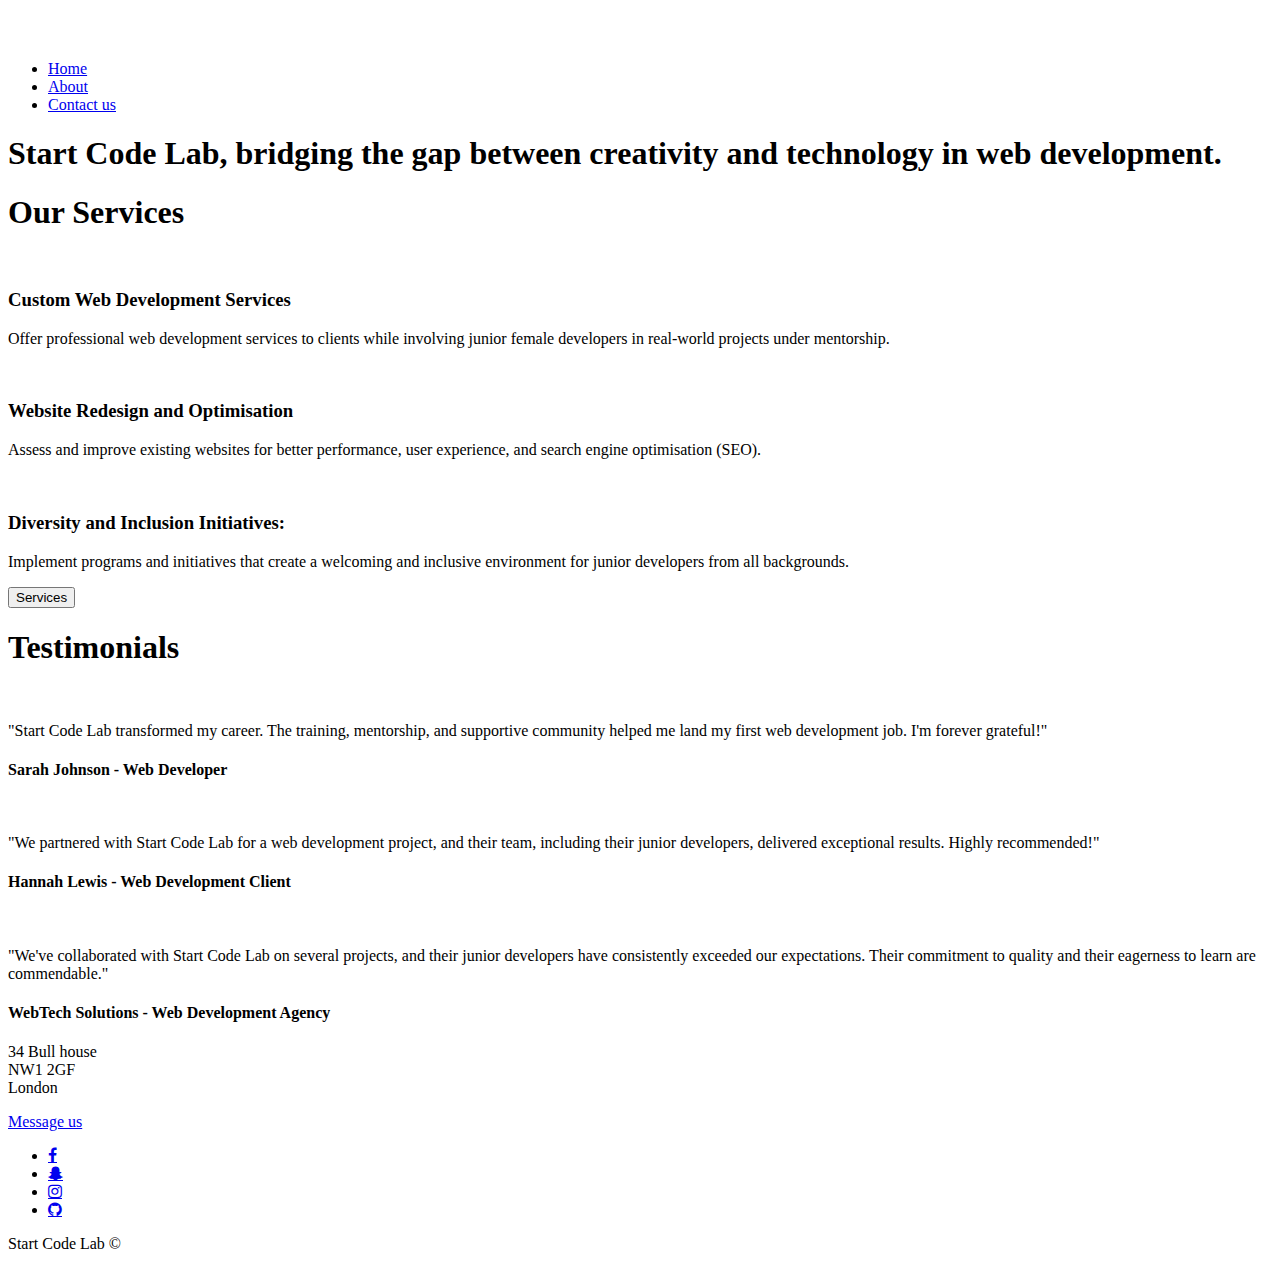
==== index.html @ 534278ad "Files" ====
<!DOCTYPE html>
<html lang="en">

<head>
    <meta charset="UTF-8">
    <meta http-equiv="X-UA-Compatible" content="IE=edge">
    <meta name="viewport" content="width=device-width, initial-scale=1.0">
    <link rel="stylesheet" href="/Group project/style.css">
    <link rel="stylesheet" href="https://cdnjs.cloudflare.com/ajax/libs/font-awesome/4.7.0/css/font-awesome.min.css">

    <title> Start Code Lab </title>
</head>

<body>

          <header>
            <img class="background-img" src="" alt="">

            <nav class="navbar">
              <a href="index.html" class="logo"> 
                  <img class="logo" src="" alt=""> 
              </a>

              <ul class="nav-links">
                <li class="nav-item"> <a href="index.html"> Home </a> </li>
                <li class="nav-item"> <a href="about.html"> About </a> </li> 
                <li class="nav-item"> <a href="contact.html"> Contact us </a> </li> 
              </ul>
            </nav>

            <div>
                <h1> 
                    Start Code Lab, bridging the gap between creativity and technology in web development.
                </h1>
            </div>

        </header>


    <main>

        <section class="services">
            <h1>Our Services</h1>

                <div>
                    <img class="services1" src="" alt="">
                        <h3>Custom Web Development Services</h3>
                            <p> Offer professional web development services to clients while involving 
                            junior female developers in real-world projects under mentorship.
                            </p>
                </div>

                <div>
                    <img class="services2" src="" alt="">
                        <h3>Website Redesign and Optimisation</h3>
                            <p> Assess and improve existing websites for better performance, user experience, 
                                and search engine optimisation (SEO).
                            </p>
                </div>

                <div>
                    <img class="services3" src="" alt="">
                        <h3>Diversity and Inclusion Initiatives:</h3>
                            <p> Implement programs and initiatives that create a welcoming and inclusive environment 
                                for junior developers from all backgrounds.
                            </p>
                </div>
                
                <div>
                    <button class="btn" type="button"> Services</button>
                    <!-- <input type="button">  Maybe to check like an option --> 
                </div>
                
        </section>  

        <section class="testimonials">
            <h1> Testimonials </h1>

                <div>
                    <img class="testimonial1" src="" alt="">
                            <p> "Start Code Lab transformed my career. The training, mentorship, and supportive community helped me 
                                land my first web development job. I'm forever grateful!"
                            </p>
                              <h4>Sarah Johnson - Web Developer</h4>
                </div>

                <div>
                    <img class="testimonial2" src="" alt="">
                            <p> "We partnered with Start Code Lab for a web development project, and their team, including 
                                their junior developers, delivered exceptional results. Highly recommended!"
                            </p>
                              <h4>Hannah Lewis - Web Development Client</h4>
                </div>
                
                <div>
                    <img class="testimonial3" src="" alt="">
                            <p> "We've collaborated with Start Code Lab on several projects, and their junior developers have
                                 consistently exceeded our expectations. Their commitment to quality and their eagerness to learn are commendable."
                            </p>
                              <h4>WebTech Solutions - Web Development Agency</h4>
                </div>

        </section>       

    </main>


  
     <footer class="footer-social">

        <div>
            <p> 34 Bull house <br> NW1 2GF <br> London </p>

            <a href="contact.html" class="link"> Message us
            </a>

        </div>

            <nav class="social">
                <ul class="social-links">
                  <li> <a href="#" class="fa fa-facebook"></a></li> 
                  <li> <a href="#" class="fa fa-snapchat-ghost"></a></li> 
                  <li> <a href="#" class="fa fa-instagram" ></a></li>
                  <li> <a href="#" class="fa fa-github"></a> </li>
                </ul>
                <p class="copyright"> Start Code Lab &copy </p>
            </nav>
         </footer>

    
</body>
</html>
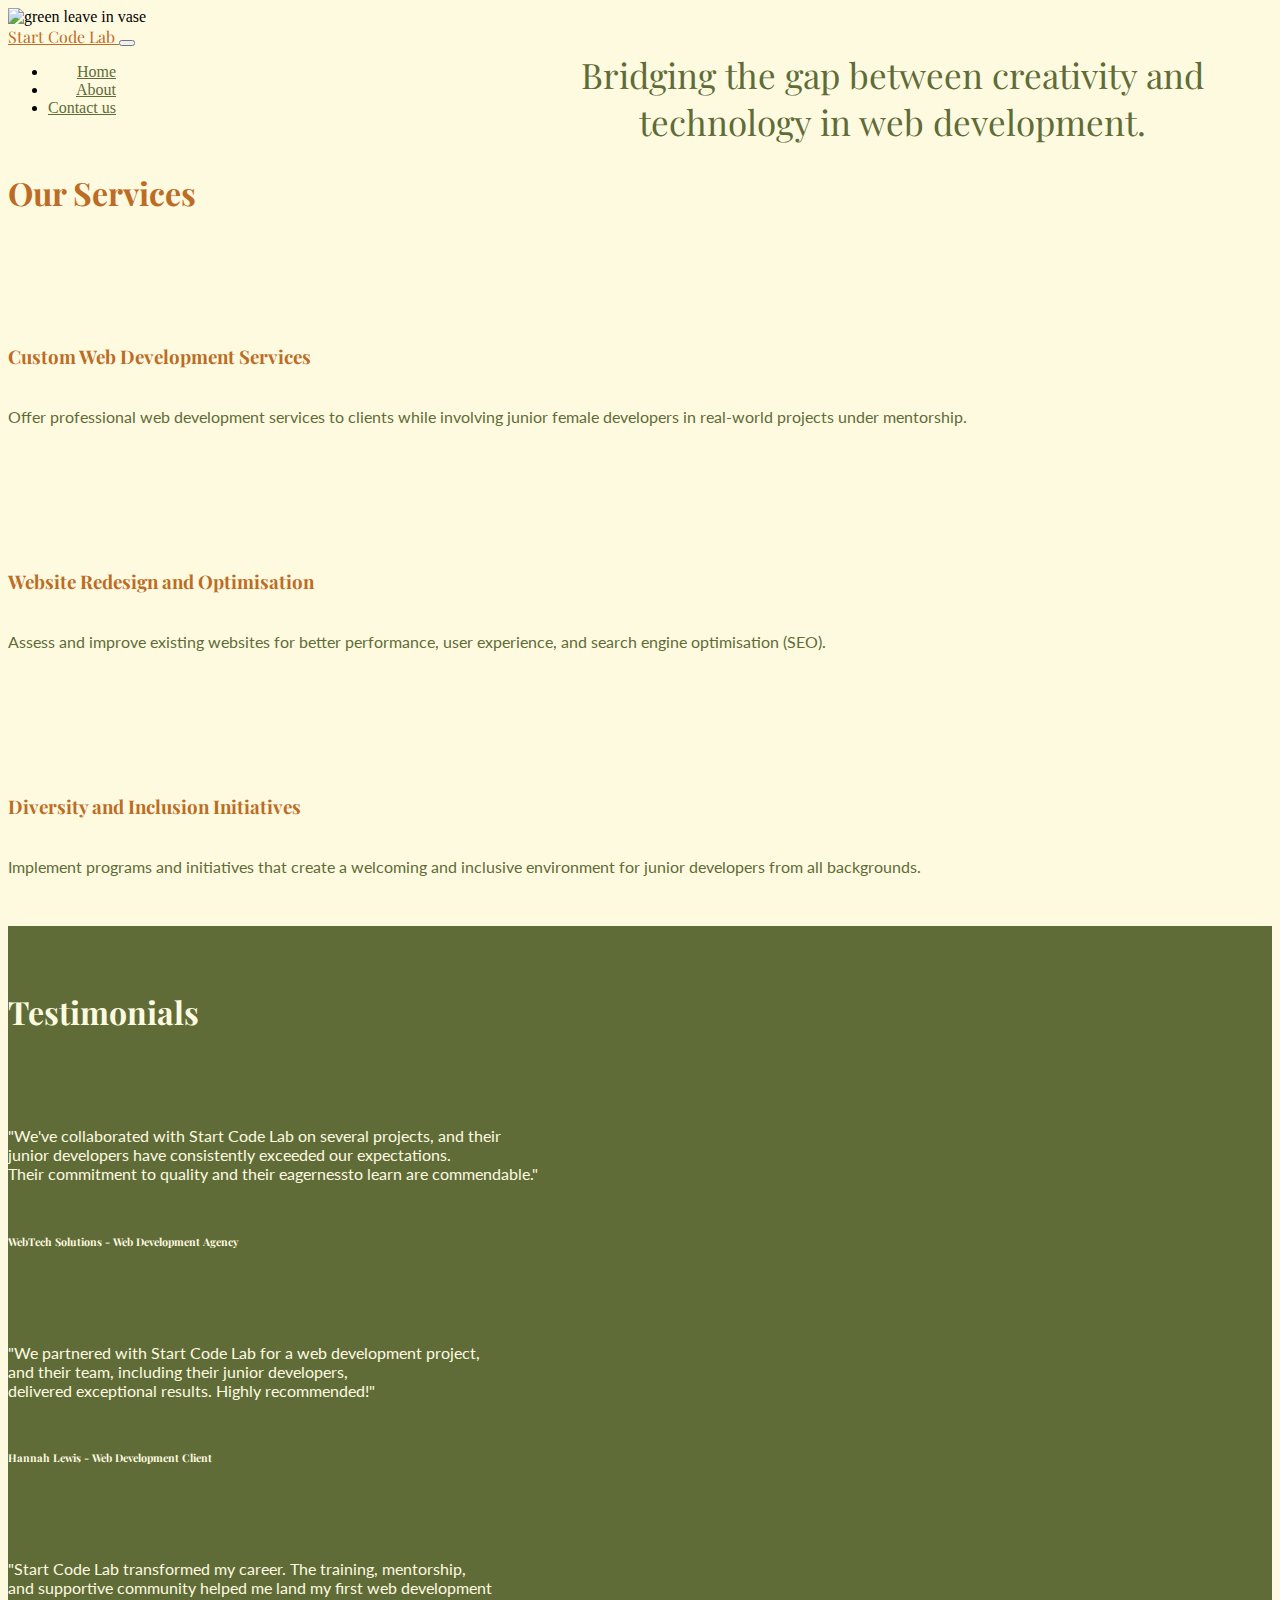
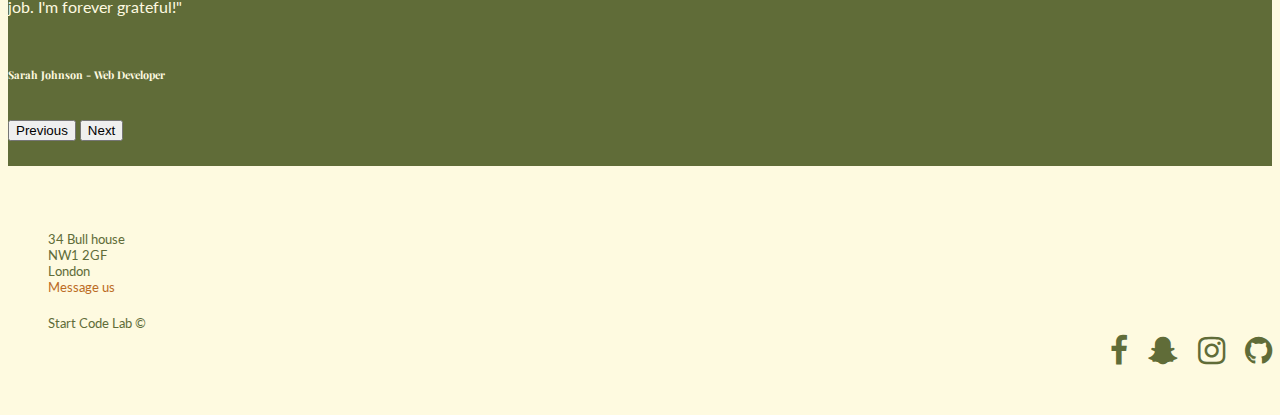
==== commit 625fa75a: "Added services testimonials footer parts" ====
--- a/index.html
+++ b/index.html
@@ -1,132 +1,171 @@
 <!DOCTYPE html>
 <html lang="en">
 
-<head>
+    <head>
     <meta charset="UTF-8">
     <meta http-equiv="X-UA-Compatible" content="IE=edge">
     <meta name="viewport" content="width=device-width, initial-scale=1.0">
-    <link rel="stylesheet" href="/Group project/style.css">
+
+             <!-- Bootstrap-->
+    <link href="https://cdn.jsdelivr.net/npm/bootstrap@5.3.2/dist/css/bootstrap.min.css" rel="stylesheet" integrity="sha384-T3c6CoIi6uLrA9TneNEoa7RxnatzjcDSCmG1MXxSR1GAsXEV/Dwwykc2MPK8M2HN" crossorigin="anonymous">
+    <script src="https://cdn.jsdelivr.net/npm/bootstrap@5.3.2/dist/js/bootstrap.bundle.min.js" integrity="sha384-C6RzsynM9kWDrMNeT87bh95OGNyZPhcTNXj1NW7RuBCsyN/o0jlpcV8Qyq46cDfL" crossorigin="anonymous"></script>
+            
+            <!-- CSS stylesheet-->
+    <link rel="stylesheet" href="style.css">
+
+             <!-- Font awesome social icons for the footer -->
     <link rel="stylesheet" href="https://cdnjs.cloudflare.com/ajax/libs/font-awesome/4.7.0/css/font-awesome.min.css">
 
+             <!-- Our custom Fonts Fonts (Playfair Display Bold 700 and Lato Regular 400) -->
+    <link rel="preconnect" href="https://fonts.googleapis.com">
+    <link rel="preconnect" href="https://fonts.gstatic.com" crossorigin>
+    <link href="https://fonts.googleapis.com/css2?family=Playfair+Display:wght@700&display=swap" rel="stylesheet">
+    <link rel="preconnect" href="https://fonts.googleapis.com">
+    <link rel="preconnect" href="https://fonts.gstatic.com" crossorigin>
+    <link href="https://fonts.googleapis.com/css2?family=Lato&display=swap" rel="stylesheet">
+
     <title> Start Code Lab </title>
-</head>
+    </head>
 
-<body>
+    <body class="bg-body"> 
 
-          <header>
-            <img class="background-img" src="" alt="">
+        <header class="d-flex flex-column-reverse" >
+            <!-- Banner image working with text -->
+            <div class="box">
+                <img  src="../Group-Project/images/Cover-Home.jpg" class="img img-fluid" alt="green leave in vase">
+                <div class="">
+                <p class="img-title  text-end"> Bridging the gap between creativity and technology in web development.</p>
+                </div>
+             </div>
 
-            <nav class="navbar">
-              <a href="index.html" class="logo"> 
-                  <img class="logo" src="" alt=""> 
-              </a>
+            <nav class="navbar navbar-expand-lg" >    
+            <div class="container-fluid">
+                    <a  class="navbar-brand" href="index.html" >  Start Code Lab </a>
+                    <button class="navbar-toggler" type="button" data-bs-toggle="collapse" data-bs-target="#collapsibleNavbar">
+                        <span class="navbar-toggler-icon"></span>
+                    </button>    
+                 
+                <div class="collapse navbar-collapse justify-content-end" id="collapsibleNavbar">
+                    <ul class="nav">
+                        <li class="nav-item"> 
+                            <a class="nav-link active" area-current="page" href="index.html"> Home </a>
+                        </li>
+                         <li class="nav-item"> 
+                            <a class="nav-link" href="about.html"> About </a> 
+                         </li> 
+                        <li class="nav-item"> 
+                            <a class="nav-link" href="contact.html"> Contact us </a> 
+                        </li> 
+                    </ul>
+                </div>
+           </div>
+            </nav>
+        </header>
 
-              <ul class="nav-links">
-                <li class="nav-item"> <a href="index.html"> Home </a> </li>
-                <li class="nav-item"> <a href="about.html"> About </a> </li> 
-                <li class="nav-item"> <a href="contact.html"> Contact us </a> </li> 
-              </ul>
-            </nav>
+        <main>
 
-            <div>
-                <h1> 
-                    Start Code Lab, bridging the gap between creativity and technology in web development.
-                </h1>
+        <section class="services">
+            <div class="container text-center">
+                <h1>Our Services</h1> 
+                     <div class="row">
+                        <div class="col-sm">
+                            <div>
+                                <img class="services1 service-img" src="../Group-Project/images/services-Web-Dev.png" width="250" alt="">
+                                    <h3>Custom Web Development Services</h3>
+                                    <p> Offer professional web development services to clients while involving junior female developers in real-world projects under mentorship. </p>
+                            </div>
+                        </div>
+
+                         <div class="col-sm">
+                             <div>
+                                <img class="services2 service-img" src="../Group-Project/images/services-Web-design.png" width="250" alt="">
+                                <h3>Website Redesign and Optimisation</h3>
+                                <p> Assess and improve existing websites for better performance, user experience, and search engine optimisation (SEO).</p>
+                            </div>
+                        </div>
+
+                        <div class="col-sm">
+                            <div>
+                                <img class="services3 service-img" src="../Group-Project/images/services-Portfolio.png" width="250" alt="">
+                                <h3>Diversity and Inclusion Initiatives</h3>
+                                <p> Implement programs and initiatives that create a welcoming and inclusive environment for junior developers from all backgrounds.</p>
+                            </div>
+                        </div>
+                    </div>
+             </div>
+        </section>
+
+        <section class="testimonials" id="text-testimonials">
+            <div class="text-center">
+                <h1> Testimonials </h1>
+                <div id="carouselExample" class="carousel slide">
+                    <div class="carousel-inner">
+                        <div class="carousel-item active">
+                            <img class="testimonial1" src=""
+                                width="250" alt="">
+                            <p> "We've collaborated with Start Code Lab on several projects, and their<br> junior developers have consistently exceeded our
+                                 expectations. <br>Their commitment to quality and their eagernessto learn are commendable."
+                            </p>
+                            <h6>WebTech Solutions - Web Development Agency</h6>
+                        </div>
+                        <div class="carousel-item">
+                            <img class="testimonial1" src=""
+                                width="250" alt="">
+                            <p> "We partnered with Start Code Lab for a web development project, <br> and their team,
+                                including
+                                their junior developers, <br>delivered exceptional results. Highly recommended!"
+                            </p>
+                            <h6>Hannah Lewis - Web Development Client</h6>
+                        </div>
+                        <div class="carousel-item">
+                            <img class="testimonial1" src=""
+                                width="250" alt="">
+                            <p> "Start Code Lab transformed my career. The training, mentorship, <br>and supportive
+                                community
+                                helped me
+                                land my first web development<br> job. I'm forever grateful!"
+                            </p>
+                            <h6>Sarah Johnson - Web Developer</h6>
+                        </div>
+                    </div>
+                    <button class="carousel-control-prev" type="button" data-bs-target="#carouselExample"
+                        data-bs-slide="prev">
+                        <span class="carousel-control-prev-icon" aria-hidden="true"></span>
+                        <span class="visually-hidden">Previous</span>
+                    </button>
+                    <button class="carousel-control-next" type="button" data-bs-target="#carouselExample"
+                        data-bs-slide="next">
+                        <span class="carousel-control-next-icon" aria-hidden="true"></span>
+                        <span class="visually-hidden">Next</span>
+                    </button>
+                </div>
+            </div>
+        </section>  
+
+        </main>
+
+        <footer class="footer d-inline-flex justify-content-between">
+            <div class="address">
+                <p> 34 Bull house <br> NW1 2GF <br> London <br> 
+                    <a href="contact.html" class="link"> Message us  </a> 
+                </p>           
             </div>
 
-        </header>
+            <div class="social-icons">
+                    <ul class="footer-social">
+                <li class="flex-center"> <a href="#" class="fa fa-facebook fa-2x"></a></li> 
+                <li class="flex-center"> <a href="#" class="fa fa-snapchat-ghost fa-2x"></a></li> 
+                <li class="flex-center"> <a href="#" class="fa fa-instagram fa-2x" ></a></li>
+                <li class="flex-center"> <a href="#" class="fa fa-github fa-2x"></a> </li>
+                    </ul>
+            </div>
+                <p class="copyright"> Start Code Lab &copy </p>
+        </footer>
 
+        <script src="https://cdn.jsdelivr.net/npm/bootstrap@5.3.2/dist/js/bootstrap.bundle.min.js"
+             integrity="sha384-C6RzsynM9kWDrMNeT87bh95OGNyZPhcTNXj1NW7RuBCsyN/o0jlpcV8Qyq46cDfL"crossorigin="anonymous">
+        </script>
 
-    <main>
-
-        <section class="services">
-            <h1>Our Services</h1>
-
-                <div>
-                    <img class="services1" src="" alt="">
-                        <h3>Custom Web Development Services</h3>
-                            <p> Offer professional web development services to clients while involving 
-                            junior female developers in real-world projects under mentorship.
-                            </p>
-                </div>
-
-                <div>
-                    <img class="services2" src="" alt="">
-                        <h3>Website Redesign and Optimisation</h3>
-                            <p> Assess and improve existing websites for better performance, user experience, 
-                                and search engine optimisation (SEO).
-                            </p>
-                </div>
-
-                <div>
-                    <img class="services3" src="" alt="">
-                        <h3>Diversity and Inclusion Initiatives:</h3>
-                            <p> Implement programs and initiatives that create a welcoming and inclusive environment 
-                                for junior developers from all backgrounds.
-                            </p>
-                </div>
-                
-                <div>
-                    <button class="btn" type="button"> Services</button>
-                    <!-- <input type="button">  Maybe to check like an option --> 
-                </div>
-                
-        </section>  
-
-        <section class="testimonials">
-            <h1> Testimonials </h1>
-
-                <div>
-                    <img class="testimonial1" src="" alt="">
-                            <p> "Start Code Lab transformed my career. The training, mentorship, and supportive community helped me 
-                                land my first web development job. I'm forever grateful!"
-                            </p>
-                              <h4>Sarah Johnson - Web Developer</h4>
-                </div>
-
-                <div>
-                    <img class="testimonial2" src="" alt="">
-                            <p> "We partnered with Start Code Lab for a web development project, and their team, including 
-                                their junior developers, delivered exceptional results. Highly recommended!"
-                            </p>
-                              <h4>Hannah Lewis - Web Development Client</h4>
-                </div>
-                
-                <div>
-                    <img class="testimonial3" src="" alt="">
-                            <p> "We've collaborated with Start Code Lab on several projects, and their junior developers have
-                                 consistently exceeded our expectations. Their commitment to quality and their eagerness to learn are commendable."
-                            </p>
-                              <h4>WebTech Solutions - Web Development Agency</h4>
-                </div>
-
-        </section>       
-
-    </main>
-
-
-  
-     <footer class="footer-social">
-
-        <div>
-            <p> 34 Bull house <br> NW1 2GF <br> London </p>
-
-            <a href="contact.html" class="link"> Message us
-            </a>
-
-        </div>
-
-            <nav class="social">
-                <ul class="social-links">
-                  <li> <a href="#" class="fa fa-facebook"></a></li> 
-                  <li> <a href="#" class="fa fa-snapchat-ghost"></a></li> 
-                  <li> <a href="#" class="fa fa-instagram" ></a></li>
-                  <li> <a href="#" class="fa fa-github"></a> </li>
-                </ul>
-                <p class="copyright"> Start Code Lab &copy </p>
-            </nav>
-         </footer>
-
+    </body>
     
-</body>
 </html>--- a/style.css
+++ b/style.css
@@ -0,0 +1,178 @@
+
+
+body {
+        
+}
+
+/* background colour working only with  !important */
+.bg-body{
+        background-color: #FEFAE0!important;
+      
+
+}
+
+h1,h2,h3,h4,h5,h6 {
+        font-family: 'Playfair Display', serif!important;
+        color: #BC6C25;
+        margin-top:3%;
+        margin-bottom:3%;
+
+}
+
+p {
+        font-family: 'Lato', sans-serif!important;
+        color: #606C38 ;
+        margin-top: 3%;
+        margin-bottom:4%;
+        
+}
+
+                /* HEADER  */
+/* Navigation hover isn't done yet  */
+
+.box {
+        position:relative;
+      }
+
+/*  margin-top set to -%; so Nav bar would sit on the image properly */
+a.navbar-brand {
+        color: #BC6C25 ;
+        font-family: 'Playfair Display', serif;
+}
+
+
+.img-fluid {
+        margin-top: -15%
+}       
+
+.img-title {
+        position: absolute;
+        font-family: 'Playfair Display', serif!important;
+        color: #606C38!important;
+        font-size: 35px!important;
+        text-align: center;
+        left: 45%;
+        right: 5%;
+        top: 28%;
+        /* letter-spacing: 3px; */
+      }
+
+
+      /* Hero img text Responsive for the mobile  */
+@media screen and (max-width: 480px) {
+        .img-title  {
+          font-size: 15px!important;
+        }     
+}
+
+@media screen and (max-width: 280px) {
+        .img-title  {
+          font-size: 15px!important;
+          left: 45%;
+          right: 5%;
+          top: 10%;
+        }     
+}
+
+.nav-link {
+        color: #606C38!important;
+}
+
+/* right align nav bar items */
+.navbar-collapse {
+        display: flex;
+        text-align: right!important;
+}
+
+        /* SERVICES */
+
+.service-img{
+        margin-top: 2%;
+        margin-bottom: 2%;
+}
+
+div.container {
+        margin-top: 3%;
+
+}
+
+        /* TESTIMONIALS */
+
+.testimonials{
+        background-color: #606C38;
+        margin-top: 2%;
+        margin-bottom: 2%;
+        padding-top: 2%;
+        padding-bottom: 2%;
+}
+
+.carousel-item {
+        margin-bottom: 3%;
+}
+
+/* find another solutions to have  text colour aplies in one section */
+.testimonials p {
+        color:  #FEFAE0;
+}
+
+.testimonials h1 {
+        color:  #FEFAE0;
+}
+
+.testimonials h6 {
+        color:  #FEFAE0;
+}
+
+
+        /* FOOTER  */
+/* Revisit padding for the link (message us) */
+.address a {
+        text-decoration: none;
+        color: #BC6C25;
+}
+
+/* Footer not responsive on smaller devices need to be aligned more; "message us" to put a bit lower; 
+social icons position a bit higher than address text, to align  with the addresses;
+  */
+.footer {
+        width: 100%;
+        padding: 20px 20px;
+        flex-wrap: wrap;
+        gap: 20px;
+        overflow: hidden;
+    }
+
+    .footer p {
+        font-size: 13px;
+        margin: 20px 20px;
+    }
+
+    .footer ul {
+        list-style: none;
+        display:flex;
+        flex-wrap: wrap;
+        flex-direction: row;
+        gap: 20px;
+        text-align: right;
+        float: right;
+        margin: 20px;
+        align-items: center;
+    }
+
+    .footer-social li {
+        align-items:center;
+        cursor: pointer;
+    }
+
+    .footer-social li img {
+        width: 25px;
+        height: 25px;
+        align-items: center;
+        object-fit: contain;
+    }
+
+    .fa {
+        color:#606C38;
+        text-decoration: none;
+    }
+
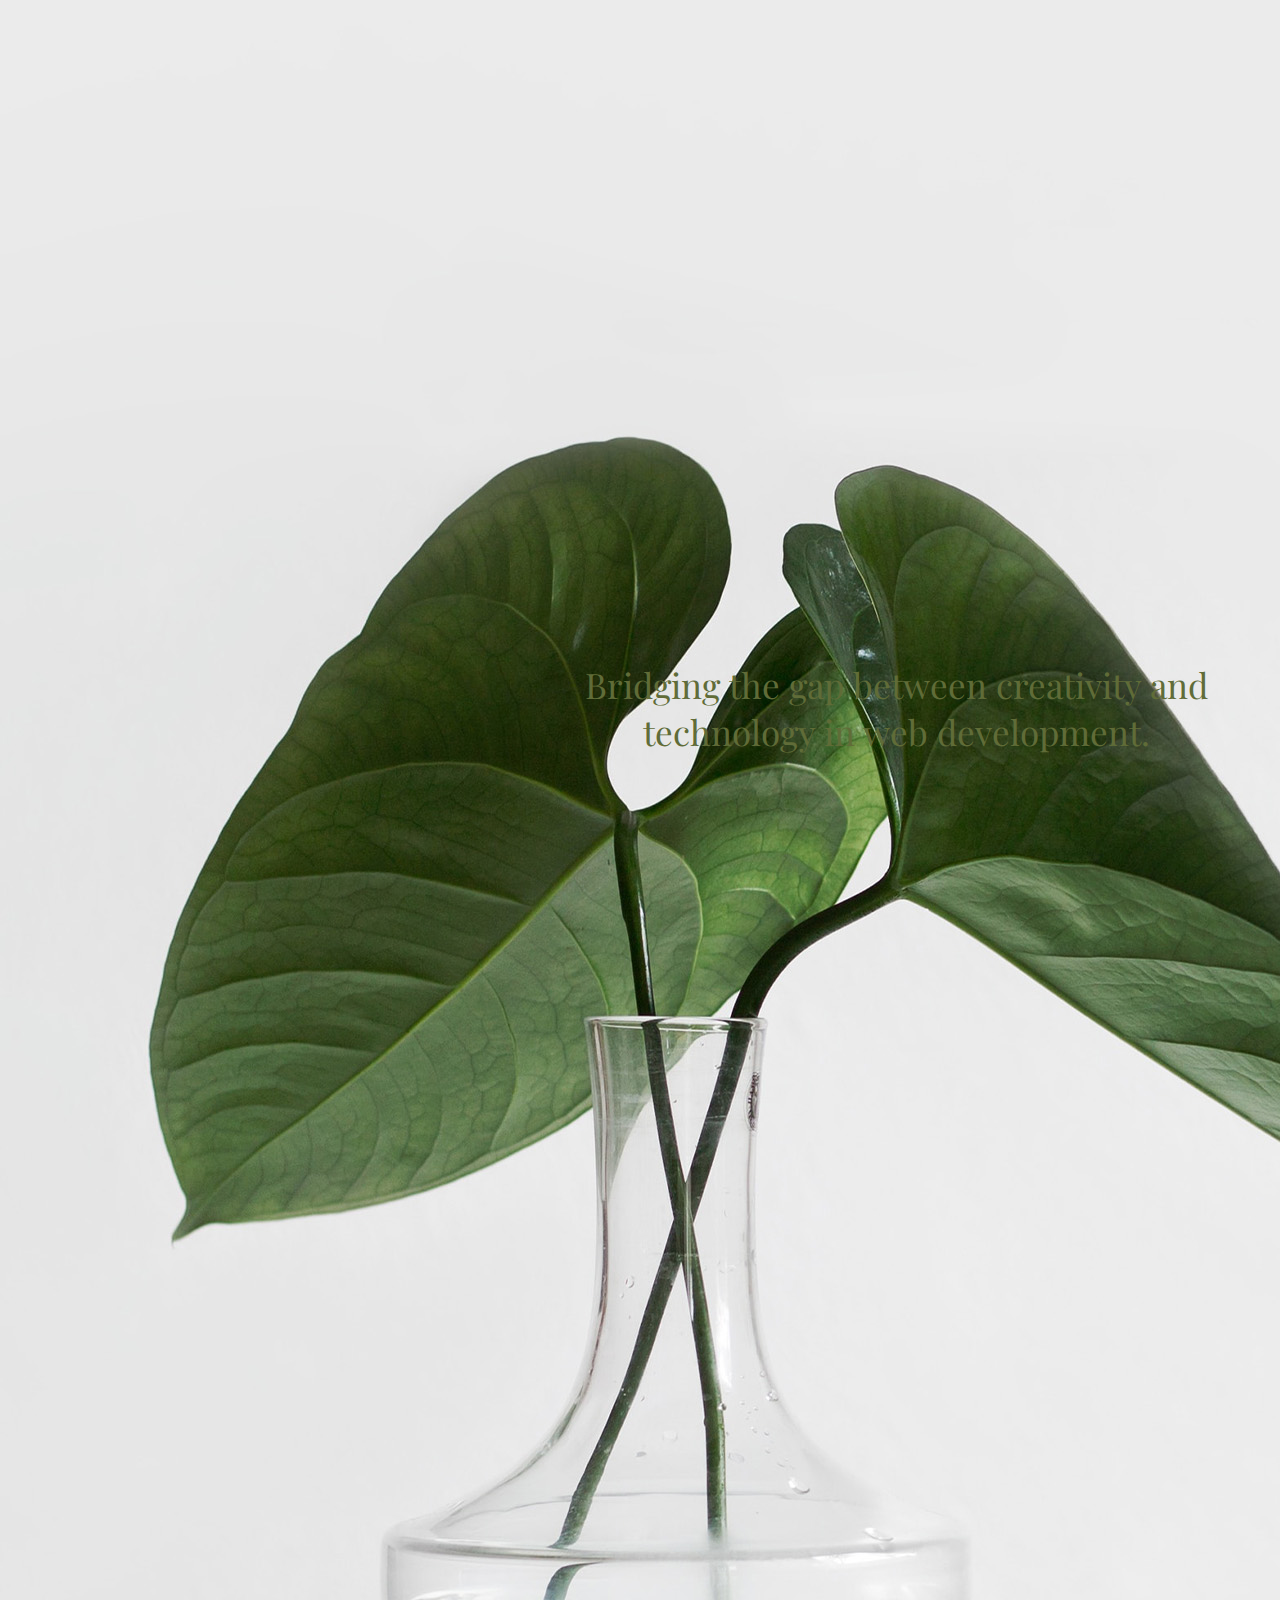
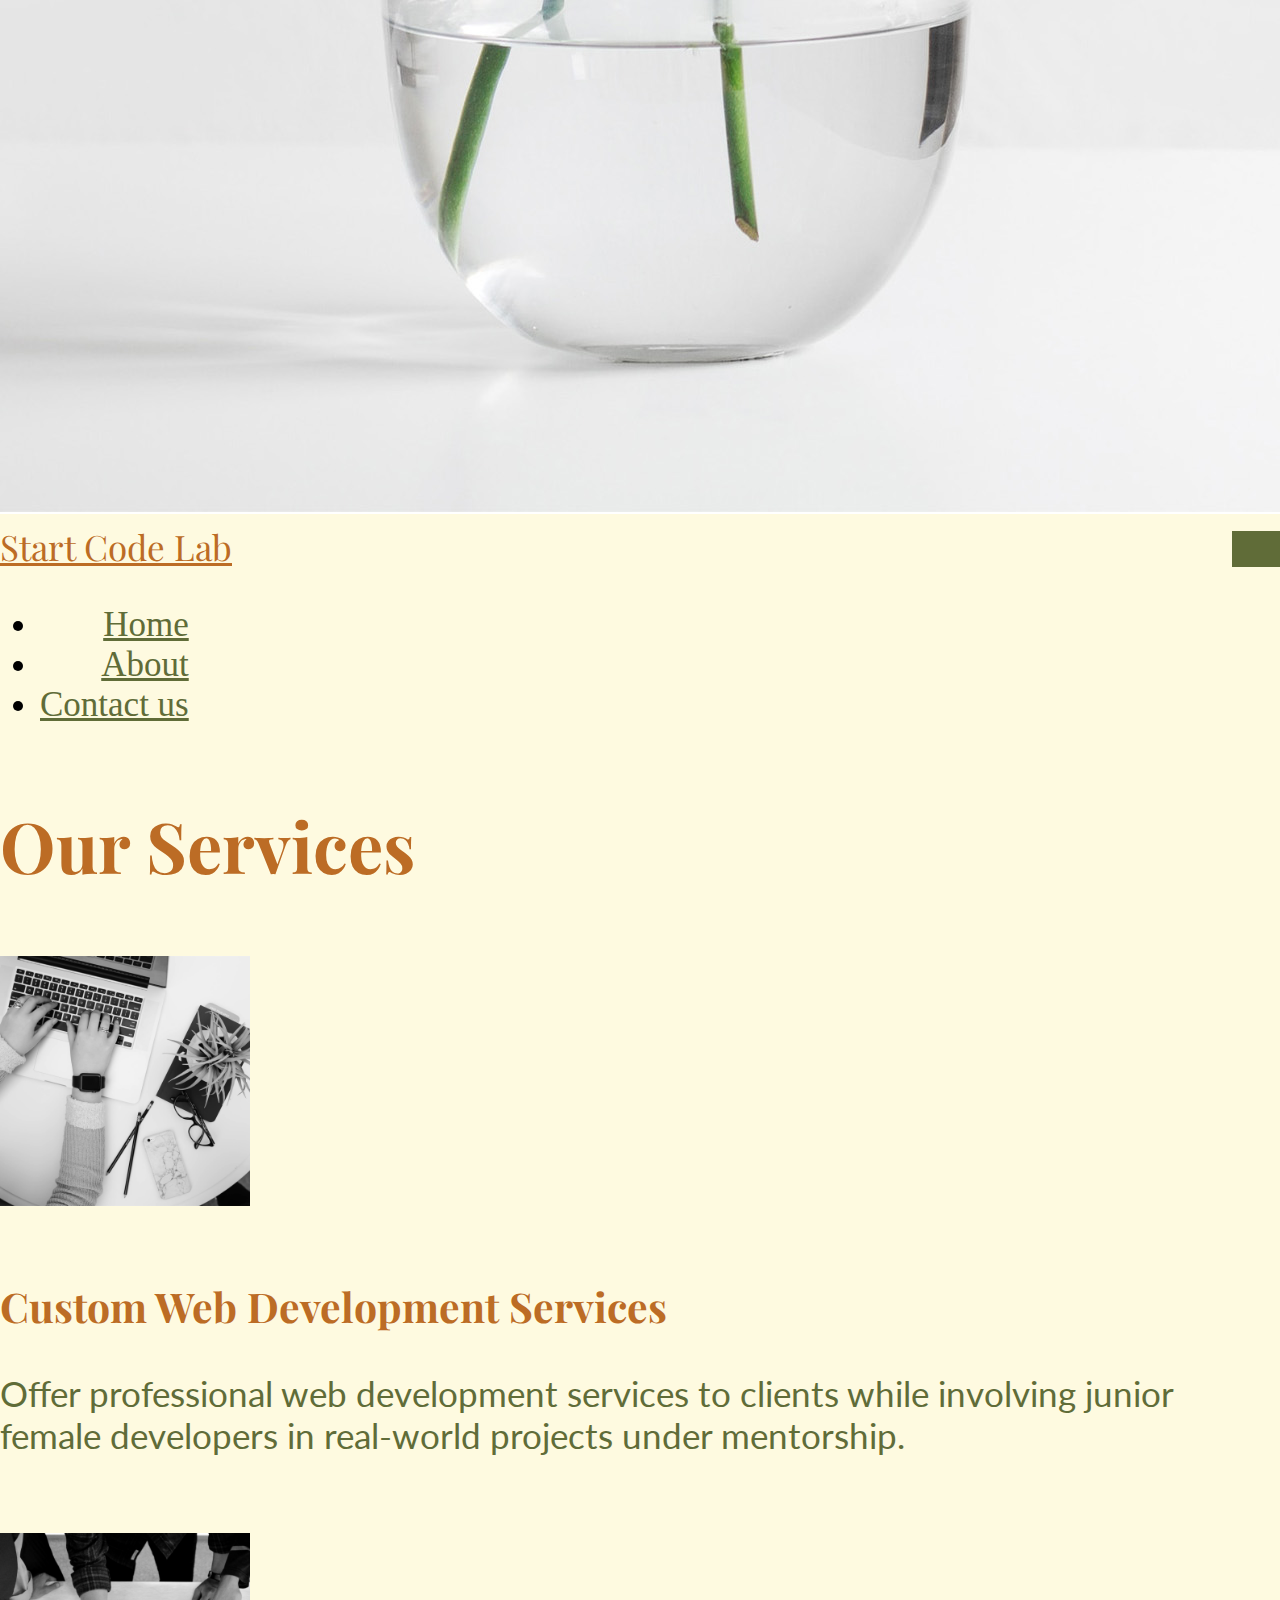
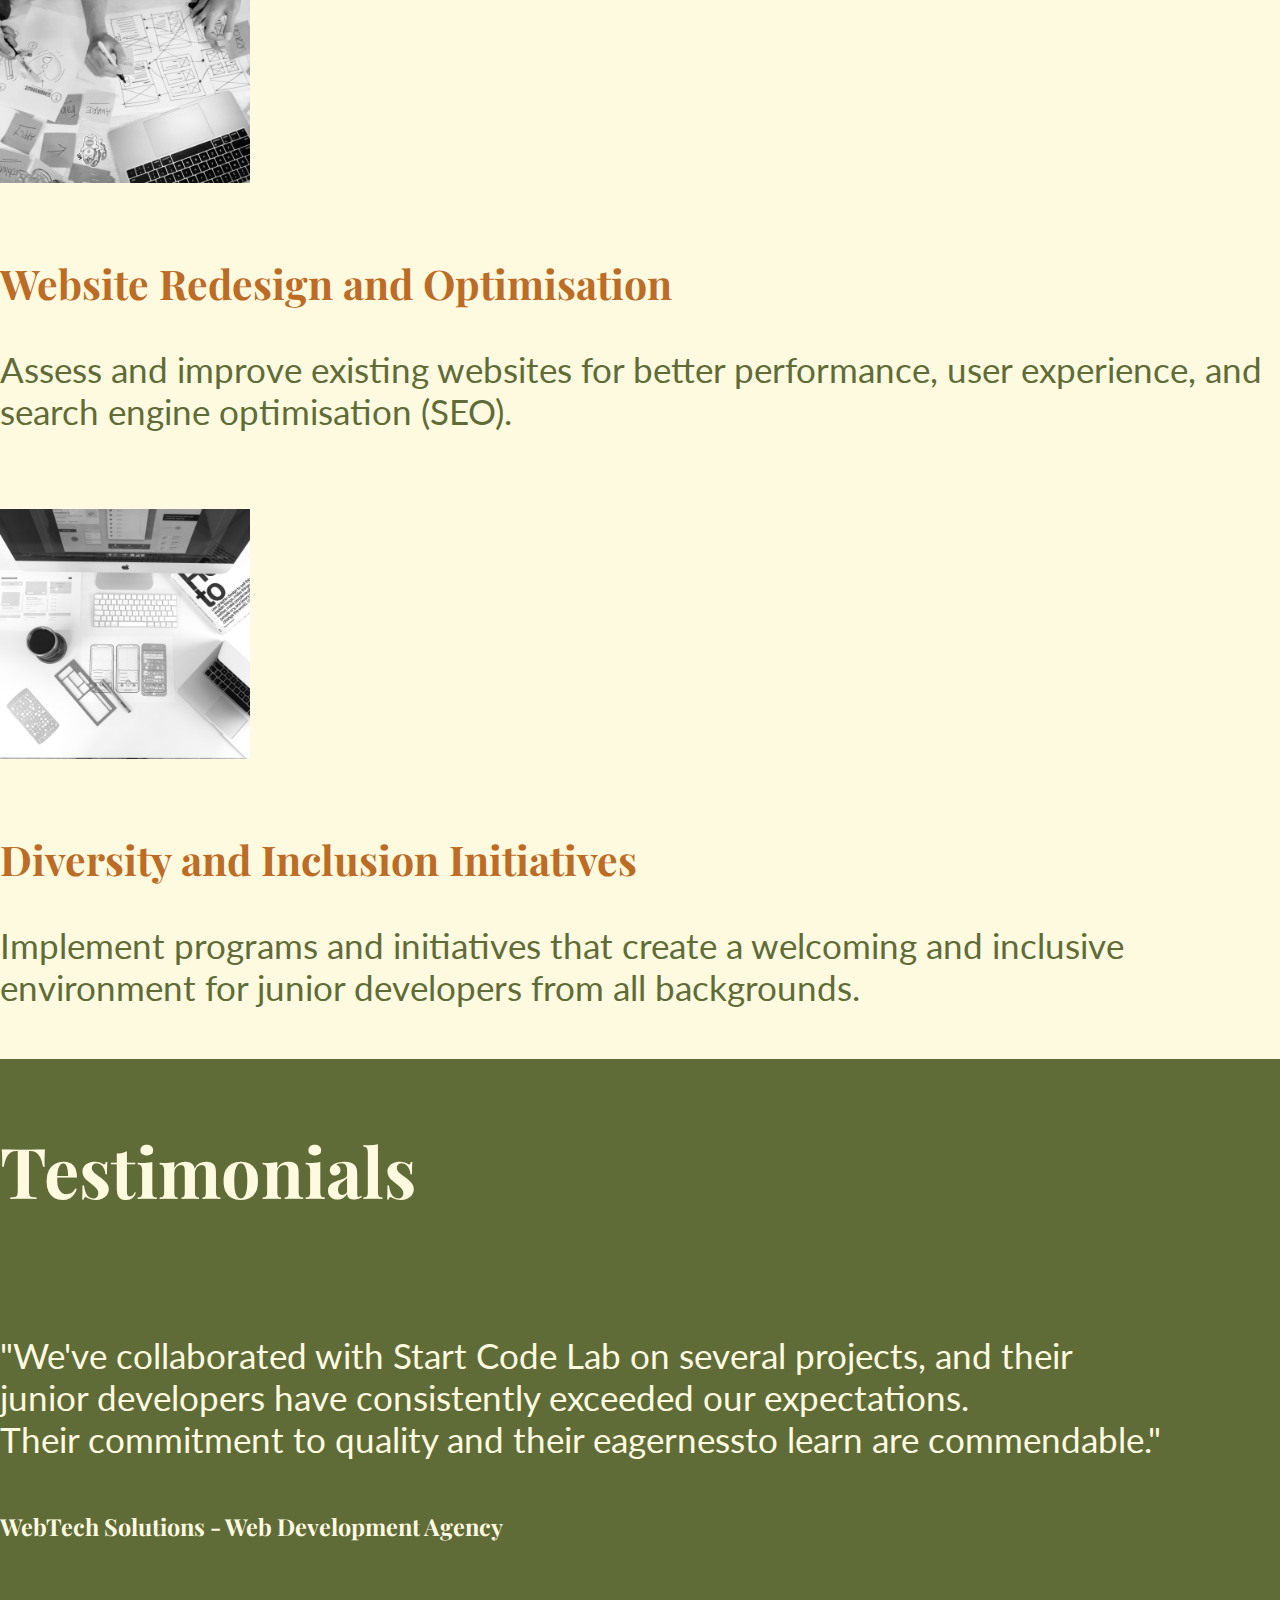
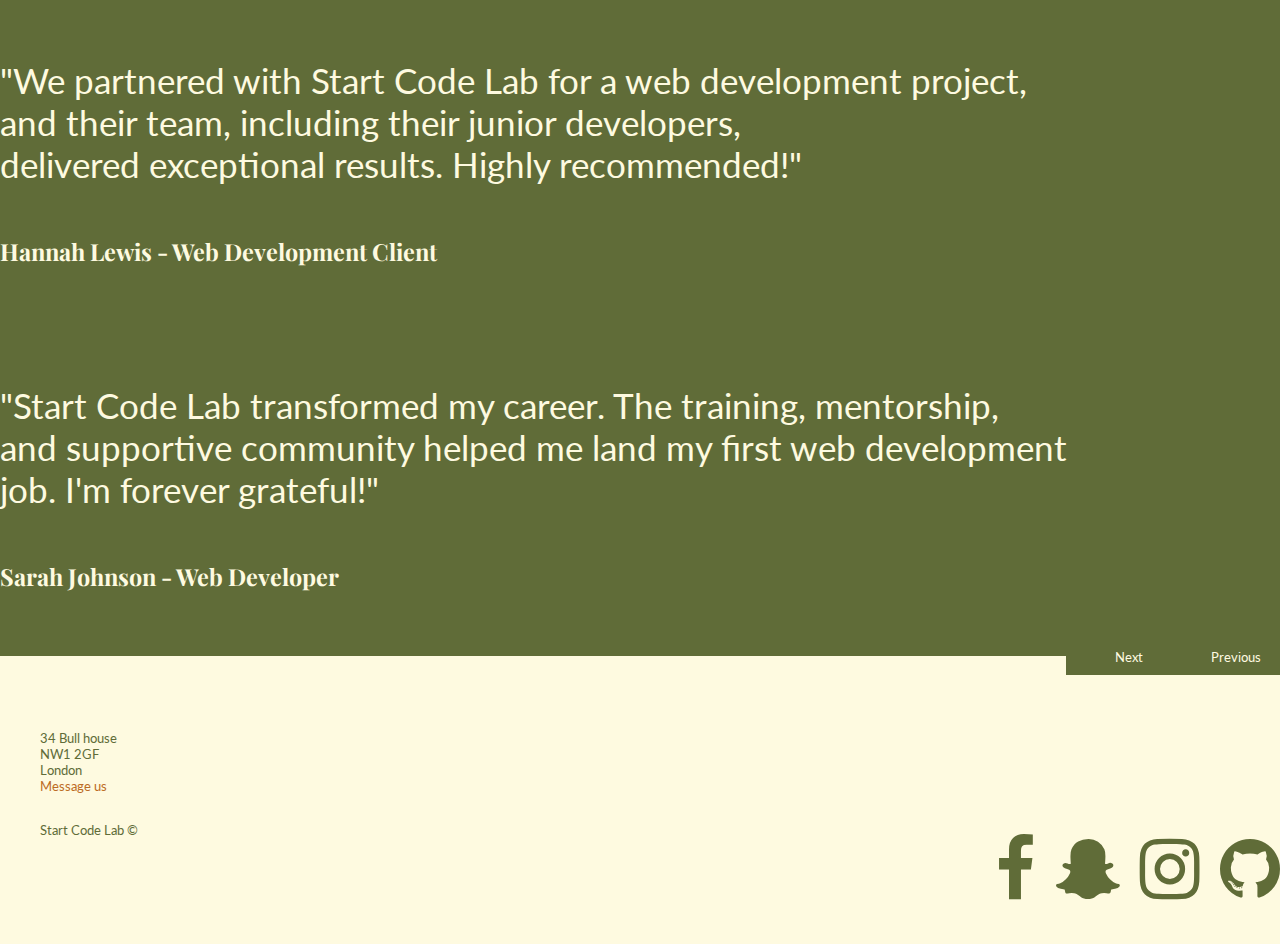
==== commit c56782f4: "with updates from Anu" ====
--- a/index.html
+++ b/index.html
@@ -1,22 +1,25 @@
 <!DOCTYPE html>
 <html lang="en">
 
-    <head>
+<head>
     <meta charset="UTF-8">
     <meta http-equiv="X-UA-Compatible" content="IE=edge">
     <meta name="viewport" content="width=device-width, initial-scale=1.0">
 
-             <!-- Bootstrap-->
-    <link href="https://cdn.jsdelivr.net/npm/bootstrap@5.3.2/dist/css/bootstrap.min.css" rel="stylesheet" integrity="sha384-T3c6CoIi6uLrA9TneNEoa7RxnatzjcDSCmG1MXxSR1GAsXEV/Dwwykc2MPK8M2HN" crossorigin="anonymous">
-    <script src="https://cdn.jsdelivr.net/npm/bootstrap@5.3.2/dist/js/bootstrap.bundle.min.js" integrity="sha384-C6RzsynM9kWDrMNeT87bh95OGNyZPhcTNXj1NW7RuBCsyN/o0jlpcV8Qyq46cDfL" crossorigin="anonymous"></script>
-            
-            <!-- CSS stylesheet-->
+    <!-- Bootstrap-->
+    <link href="https://cdn.jsdelivr.net/npm/bootstrap@5.3.2/dist/css/bootstrap.min.css" rel="stylesheet"
+        integrity="sha384-T3c6CoIi6uLrA9TneNEoa7RxnatzjcDSCmG1MXxSR1GAsXEV/Dwwykc2MPK8M2HN" crossorigin="anonymous">
+    <script src="https://cdn.jsdelivr.net/npm/bootstrap@5.3.2/dist/js/bootstrap.bundle.min.js"
+        integrity="sha384-C6RzsynM9kWDrMNeT87bh95OGNyZPhcTNXj1NW7RuBCsyN/o0jlpcV8Qyq46cDfL"
+        crossorigin="anonymous"></script>
+
+    <!-- CSS stylesheet-->
     <link rel="stylesheet" href="style.css">
 
-             <!-- Font awesome social icons for the footer -->
+    <!-- Font awesome social icons for the footer -->
     <link rel="stylesheet" href="https://cdnjs.cloudflare.com/ajax/libs/font-awesome/4.7.0/css/font-awesome.min.css">
 
-             <!-- Our custom Fonts Fonts (Playfair Display Bold 700 and Lato Regular 400) -->
+    <!-- Our custom Fonts Fonts (Playfair Display Bold 700 and Lato Regular 400) -->
     <link rel="preconnect" href="https://fonts.googleapis.com">
     <link rel="preconnect" href="https://fonts.gstatic.com" crossorigin>
     <link href="https://fonts.googleapis.com/css2?family=Playfair+Display:wght@700&display=swap" rel="stylesheet">
@@ -25,74 +28,81 @@
     <link href="https://fonts.googleapis.com/css2?family=Lato&display=swap" rel="stylesheet">
 
     <title> Start Code Lab </title>
-    </head>
+</head>
 
-    <body class="bg-body"> 
+<body class="bg-body">
 
-        <header class="d-flex flex-column-reverse" >
-            <!-- Banner image working with text -->
-            <div class="box">
-                <img  src="../Group-Project/images/Cover-Home.jpg" class="img img-fluid" alt="green leave in vase">
-                <div class="">
-                <p class="img-title  text-end"> Bridging the gap between creativity and technology in web development.</p>
-                </div>
-             </div>
+    <header class="d-flex flex-column-reverse">
+        <!-- Banner image working with text -->
+        <div class="box">
+            <img src="../images/Cover-Home.jpg" class="img img-fluid" alt="green leave in vase">
+            <div class="">
+                <p class="img-title  text-end"> Bridging the gap between creativity and technology in web development.
+                </p>
+            </div>
+        </div>
 
-            <nav class="navbar navbar-expand-lg" >    
+        <nav class="navbar navbar-expand-lg">
             <div class="container-fluid">
-                    <a  class="navbar-brand" href="index.html" >  Start Code Lab </a>
-                    <button class="navbar-toggler" type="button" data-bs-toggle="collapse" data-bs-target="#collapsibleNavbar">
-                        <span class="navbar-toggler-icon"></span>
-                    </button>    
-                 
+                <a class="navbar-brand" href="index.html"> Start Code Lab </a>
+                <button class="navbar-toggler" type="button" data-bs-toggle="collapse"
+                    data-bs-target="#collapsibleNavbar">
+                    <span class="navbar-toggler-icon"></span>
+                </button>
+
                 <div class="collapse navbar-collapse justify-content-end" id="collapsibleNavbar">
                     <ul class="nav">
-                        <li class="nav-item"> 
+                        <li class="nav-item">
                             <a class="nav-link active" area-current="page" href="index.html"> Home </a>
                         </li>
-                         <li class="nav-item"> 
-                            <a class="nav-link" href="about.html"> About </a> 
-                         </li> 
-                        <li class="nav-item"> 
-                            <a class="nav-link" href="contact.html"> Contact us </a> 
-                        </li> 
+                        <li class="nav-item">
+                            <a class="nav-link" href="about.html"> About </a>
+                        </li>
+                        <li class="nav-item">
+                            <a class="nav-link" href="contact.html"> Contact us </a>
+                        </li>
                     </ul>
                 </div>
-           </div>
-            </nav>
-        </header>
+            </div>
+        </nav>
+    </header>
 
-        <main>
+    <main>
 
         <section class="services">
             <div class="container text-center">
-                <h1>Our Services</h1> 
-                     <div class="row">
-                        <div class="col-sm">
-                            <div>
-                                <img class="services1 service-img" src="../Group-Project/images/services-Web-Dev.png" width="250" alt="">
-                                    <h3>Custom Web Development Services</h3>
-                                    <p> Offer professional web development services to clients while involving junior female developers in real-world projects under mentorship. </p>
-                            </div>
-                        </div>
-
-                         <div class="col-sm">
-                             <div>
-                                <img class="services2 service-img" src="../Group-Project/images/services-Web-design.png" width="250" alt="">
-                                <h3>Website Redesign and Optimisation</h3>
-                                <p> Assess and improve existing websites for better performance, user experience, and search engine optimisation (SEO).</p>
-                            </div>
-                        </div>
-
-                        <div class="col-sm">
-                            <div>
-                                <img class="services3 service-img" src="../Group-Project/images/services-Portfolio.png" width="250" alt="">
-                                <h3>Diversity and Inclusion Initiatives</h3>
-                                <p> Implement programs and initiatives that create a welcoming and inclusive environment for junior developers from all backgrounds.</p>
-                            </div>
+                <h1>Our Services</h1>
+                <div class="row">
+                    <div class="col-sm">
+                        <div>
+                            <img class="services1 service-img" src="../images/services-Web-Dev.png" width="250" alt="">
+                            <h3>Custom Web Development Services</h3>
+                            <p> Offer professional web development services to clients while involving junior female
+                                developers in real-world projects under mentorship. </p>
                         </div>
                     </div>
-             </div>
+
+                    <div class="col-sm">
+                        <div>
+                            <img class="services2 service-img" src="../images/services-Web-design.png" width="250"
+                                alt="">
+                            <h3>Website Redesign and Optimisation</h3>
+                            <p> Assess and improve existing websites for better performance, user experience, and search
+                                engine optimisation (SEO).</p>
+                        </div>
+                    </div>
+
+                    <div class="col-sm">
+                        <div>
+                            <img class="services3 service-img" src="../images/services-Portfolio.png" width="250"
+                                alt="">
+                            <h3>Diversity and Inclusion Initiatives</h3>
+                            <p> Implement programs and initiatives that create a welcoming and inclusive environment for
+                                junior developers from all backgrounds.</p>
+                        </div>
+                    </div>
+                </div>
+            </div>
         </section>
 
         <section class="testimonials" id="text-testimonials">
@@ -101,16 +111,16 @@
                 <div id="carouselExample" class="carousel slide">
                     <div class="carousel-inner">
                         <div class="carousel-item active">
-                            <img class="testimonial1" src=""
-                                width="250" alt="">
-                            <p> "We've collaborated with Start Code Lab on several projects, and their<br> junior developers have consistently exceeded our
-                                 expectations. <br>Their commitment to quality and their eagernessto learn are commendable."
+                            <img class="testimonial1" src="" width="250" alt="">
+                            <p> "We've collaborated with Start Code Lab on several projects, and their<br> junior
+                                developers have consistently exceeded our
+                                expectations. <br>Their commitment to quality and their eagernessto learn are
+                                commendable."
                             </p>
                             <h6>WebTech Solutions - Web Development Agency</h6>
                         </div>
                         <div class="carousel-item">
-                            <img class="testimonial1" src=""
-                                width="250" alt="">
+                            <img class="testimonial1" src="" width="250" alt="">
                             <p> "We partnered with Start Code Lab for a web development project, <br> and their team,
                                 including
                                 their junior developers, <br>delivered exceptional results. Highly recommended!"
@@ -118,8 +128,7 @@
                             <h6>Hannah Lewis - Web Development Client</h6>
                         </div>
                         <div class="carousel-item">
-                            <img class="testimonial1" src=""
-                                width="250" alt="">
+                            <img class="testimonial1" src="" width="250" alt="">
                             <p> "Start Code Lab transformed my career. The training, mentorship, <br>and supportive
                                 community
                                 helped me
@@ -140,32 +149,32 @@
                     </button>
                 </div>
             </div>
-        </section>  
+        </section>
 
-        </main>
+    </main>
 
-        <footer class="footer d-inline-flex justify-content-between">
-            <div class="address">
-                <p> 34 Bull house <br> NW1 2GF <br> London <br> 
-                    <a href="contact.html" class="link"> Message us  </a> 
-                </p>           
-            </div>
+    <footer class="footer d-inline-flex justify-content-between">
+        <div class="address">
+            <p> 34 Bull house <br> NW1 2GF <br> London <br>
+                <a href="contact.html" class="link"> Message us </a>
+            </p>
+        </div>
 
-            <div class="social-icons">
-                    <ul class="footer-social">
-                <li class="flex-center"> <a href="#" class="fa fa-facebook fa-2x"></a></li> 
-                <li class="flex-center"> <a href="#" class="fa fa-snapchat-ghost fa-2x"></a></li> 
-                <li class="flex-center"> <a href="#" class="fa fa-instagram fa-2x" ></a></li>
+        <div class="social-icons">
+            <ul class="footer-social">
+                <li class="flex-center"> <a href="#" class="fa fa-facebook fa-2x"></a></li>
+                <li class="flex-center"> <a href="#" class="fa fa-snapchat-ghost fa-2x"></a></li>
+                <li class="flex-center"> <a href="#" class="fa fa-instagram fa-2x"></a></li>
                 <li class="flex-center"> <a href="#" class="fa fa-github fa-2x"></a> </li>
-                    </ul>
-            </div>
-                <p class="copyright"> Start Code Lab &copy </p>
-        </footer>
+            </ul>
+        </div>
+        <p class="copyright"> Start Code Lab &copy </p>
+    </footer>
 
-        <script src="https://cdn.jsdelivr.net/npm/bootstrap@5.3.2/dist/js/bootstrap.bundle.min.js"
-             integrity="sha384-C6RzsynM9kWDrMNeT87bh95OGNyZPhcTNXj1NW7RuBCsyN/o0jlpcV8Qyq46cDfL"crossorigin="anonymous">
+    <script src="https://cdn.jsdelivr.net/npm/bootstrap@5.3.2/dist/js/bootstrap.bundle.min.js"
+        integrity="sha384-C6RzsynM9kWDrMNeT87bh95OGNyZPhcTNXj1NW7RuBCsyN/o0jlpcV8Qyq46cDfL" crossorigin="anonymous">
         </script>
 
-    </body>
-    
+</body>
+
 </html>--- a/style.css
+++ b/style.css
@@ -1,92 +1,108 @@
-
-
-body {
-        
-}
+body {}
 
 /* background colour working only with  !important */
-.bg-body{
-        background-color: #FEFAE0!important;
-      
-
-}
-
-h1,h2,h3,h4,h5,h6 {
-        font-family: 'Playfair Display', serif!important;
+.bg-body {
+        background-color: #FEFAE0 !important;
+
+
+}
+
+h1,
+h2,
+h3,
+h4,
+h5,
+h6 {
+        font-family: 'Playfair Display', serif !important;
         color: #BC6C25;
-        margin-top:3%;
-        margin-bottom:3%;
+        margin-top: 3%;
+        margin-bottom: 3%;
 
 }
 
 p {
-        font-family: 'Lato', sans-serif!important;
-        color: #606C38 ;
+        font-family: 'Lato', sans-serif !important;
+        color: #606C38;
         margin-top: 3%;
-        margin-bottom:4%;
-        
-}
-
-                /* HEADER  */
+        margin-bottom: 4%;
+
+}
+
+/* HEADER  */
 /* Navigation hover isn't done yet  */
 
 .box {
-        position:relative;
-      }
+        position: relative;
+}
 
 /*  margin-top set to -%; so Nav bar would sit on the image properly */
 a.navbar-brand {
-        color: #BC6C25 ;
+        color: #BC6C25;
         font-family: 'Playfair Display', serif;
 }
 
 
 .img-fluid {
         margin-top: -15%
-}       
+}
 
 .img-title {
         position: absolute;
-        font-family: 'Playfair Display', serif!important;
-        color: #606C38!important;
-        font-size: 35px!important;
+        font-family: 'Playfair Display', serif !important;
+        color: #606C38 !important;
+        font-size: 35px !important;
         text-align: center;
         left: 45%;
         right: 5%;
         top: 28%;
         /* letter-spacing: 3px; */
-      }
-
-
-      /* Hero img text Responsive for the mobile  */
+}
+
+.img-title2 {
+        position: absolute;
+        font-family: 'Playfair Display', serif !important;
+        color: #606C38 !important;
+        font-size: 35px !important;
+        text-align: left;
+        left: 5%;
+        right: 45%;
+        top: 20%;
+        /* letter-spacing: 3px; */
+}
+
+
+
+
+
+/* Hero img text Responsive for the mobile  */
 @media screen and (max-width: 480px) {
-        .img-title  {
-          font-size: 15px!important;
-        }     
+        .img-title {
+                font-size: 15px !important;
+        }
 }
 
 @media screen and (max-width: 280px) {
-        .img-title  {
-          font-size: 15px!important;
-          left: 45%;
-          right: 5%;
-          top: 10%;
-        }     
+        .img-title {
+                font-size: 15px !important;
+                left: 45%;
+                right: 5%;
+                top: 10%;
+        }
 }
 
 .nav-link {
-        color: #606C38!important;
+        color: #606C38 !important;
 }
 
 /* right align nav bar items */
 .navbar-collapse {
         display: flex;
-        text-align: right!important;
-}
-
-        /* SERVICES */
-
-.service-img{
+        text-align: right !important;
+}
+
+/* SERVICES */
+
+.service-img {
         margin-top: 2%;
         margin-bottom: 2%;
 }
@@ -96,9 +112,9 @@
 
 }
 
-        /* TESTIMONIALS */
-
-.testimonials{
+/* TESTIMONIALS */
+
+.testimonials {
         background-color: #606C38;
         margin-top: 2%;
         margin-bottom: 2%;
@@ -112,19 +128,111 @@
 
 /* find another solutions to have  text colour aplies in one section */
 .testimonials p {
-        color:  #FEFAE0;
+        color: #FEFAE0;
 }
 
 .testimonials h1 {
-        color:  #FEFAE0;
+        color: #FEFAE0;
 }
 
 .testimonials h6 {
-        color:  #FEFAE0;
-}
-
-
-        /* FOOTER  */
+        color: #FEFAE0;
+}
+
+/* CONTACT US */
+body {
+        background: #FEFAE0;
+        margin: 0
+}
+
+.form {
+        width: 800px;
+        height: 440px;
+        background: #FEFAE0;
+        border-radius: 8px;
+        box-shadow: 0 #606C38;
+        margin: 50px;
+        padding: 20px 30px;
+        max-width: calc(100vw - 50px);
+        box-sizing: border-box;
+        font-family: 'Lato', sans-serif;
+        position: relative;
+
+}
+
+h2 {
+        margin: 10px 0;
+        font-family: 'Playfair Display';
+        padding-bottom: 10px;
+        width: 200px;
+        color: #606C38;
+        border-bottom: 2px solid #606C38;
+        font-size: 30px;
+}
+
+input {
+        width: 100%;
+        padding: 20px;
+        box-sizing: border-box;
+        border-radius: 0px;
+        background: #FEFAE0;
+        opacity: 0.5;
+        outline: none;
+        resize: none;
+        border: 0;
+        font-family: 'Lato', sans-serif;
+        border-bottom: 2px solid #606C38;
+}
+
+p:before {
+        content: attr(type);
+        display: block;
+        margin: 28px 0 0;
+        font-size: 14px;
+        color: #606C38
+}
+
+button {
+        float: right;
+        border-radius: 0px;
+        padding: 8px 12px;
+        margin: 8px 0 0;
+        font-family: 'Lato', sans-serif;
+        border: 2px solid #606C38;
+        color: #FEFAE0;
+        background: #606C38;
+        cursor: pointer;
+        transition: all .3s
+}
+
+button:hover {
+        background: #BC6C25;
+        border: 2px solid #BC6C25;
+}
+
+button2 {
+        float: center;
+        border-radius: 0px;
+        padding: 8px 12px;
+        margin: 8px 0 0;
+        font-family: 'Lato', sans-serif;
+        border: 2px solid #BC6C25;
+        color: #FEFAE0;
+        background: #BC6C25;
+        cursor: pointer;
+        transition: all .3s
+}
+
+button2:hover {
+        background: #606C38;
+        border: 2px solid #606C38;
+}
+
+span {
+        margin: 0 5px 0 15px
+}
+
+/* FOOTER  */
 /* Revisit padding for the link (message us) */
 .address a {
         text-decoration: none;
@@ -140,16 +248,16 @@
         flex-wrap: wrap;
         gap: 20px;
         overflow: hidden;
-    }
-
-    .footer p {
+}
+
+.footer p {
         font-size: 13px;
         margin: 20px 20px;
-    }
-
-    .footer ul {
+}
+
+.footer ul {
         list-style: none;
-        display:flex;
+        display: flex;
         flex-wrap: wrap;
         flex-direction: row;
         gap: 20px;
@@ -157,22 +265,54 @@
         float: right;
         margin: 20px;
         align-items: center;
-    }
-
-    .footer-social li {
-        align-items:center;
+}
+
+.footer-social li {
+        align-items: center;
         cursor: pointer;
-    }
-
-    .footer-social li img {
+}
+
+.footer-social li img {
         width: 25px;
         height: 25px;
         align-items: center;
         object-fit: contain;
-    }
-
-    .fa {
-        color:#606C38;
+}
+
+.fa {
+        color: #606C38;
         text-decoration: none;
-    }
-
+}
+
+/* testing Anu header
+  */
+.image-container {
+        position: relative;
+        display: inline-block;
+}
+
+.image-container img {
+        display: block;
+        width: 100%;
+        height: auto%;
+}
+
+.overlay-text {
+        position: absolute;
+        padding: 10px;
+        top: 35%;
+        right: 55%;
+
+        color: #606C38;
+        font-size: 55px;
+        text-align: left;
+        font-family: 'Playfair Display', serif !important;
+
+}
+
+
+@media screen and (min-width: 601px) {
+        div {
+                font-size: 35px;
+        }
+}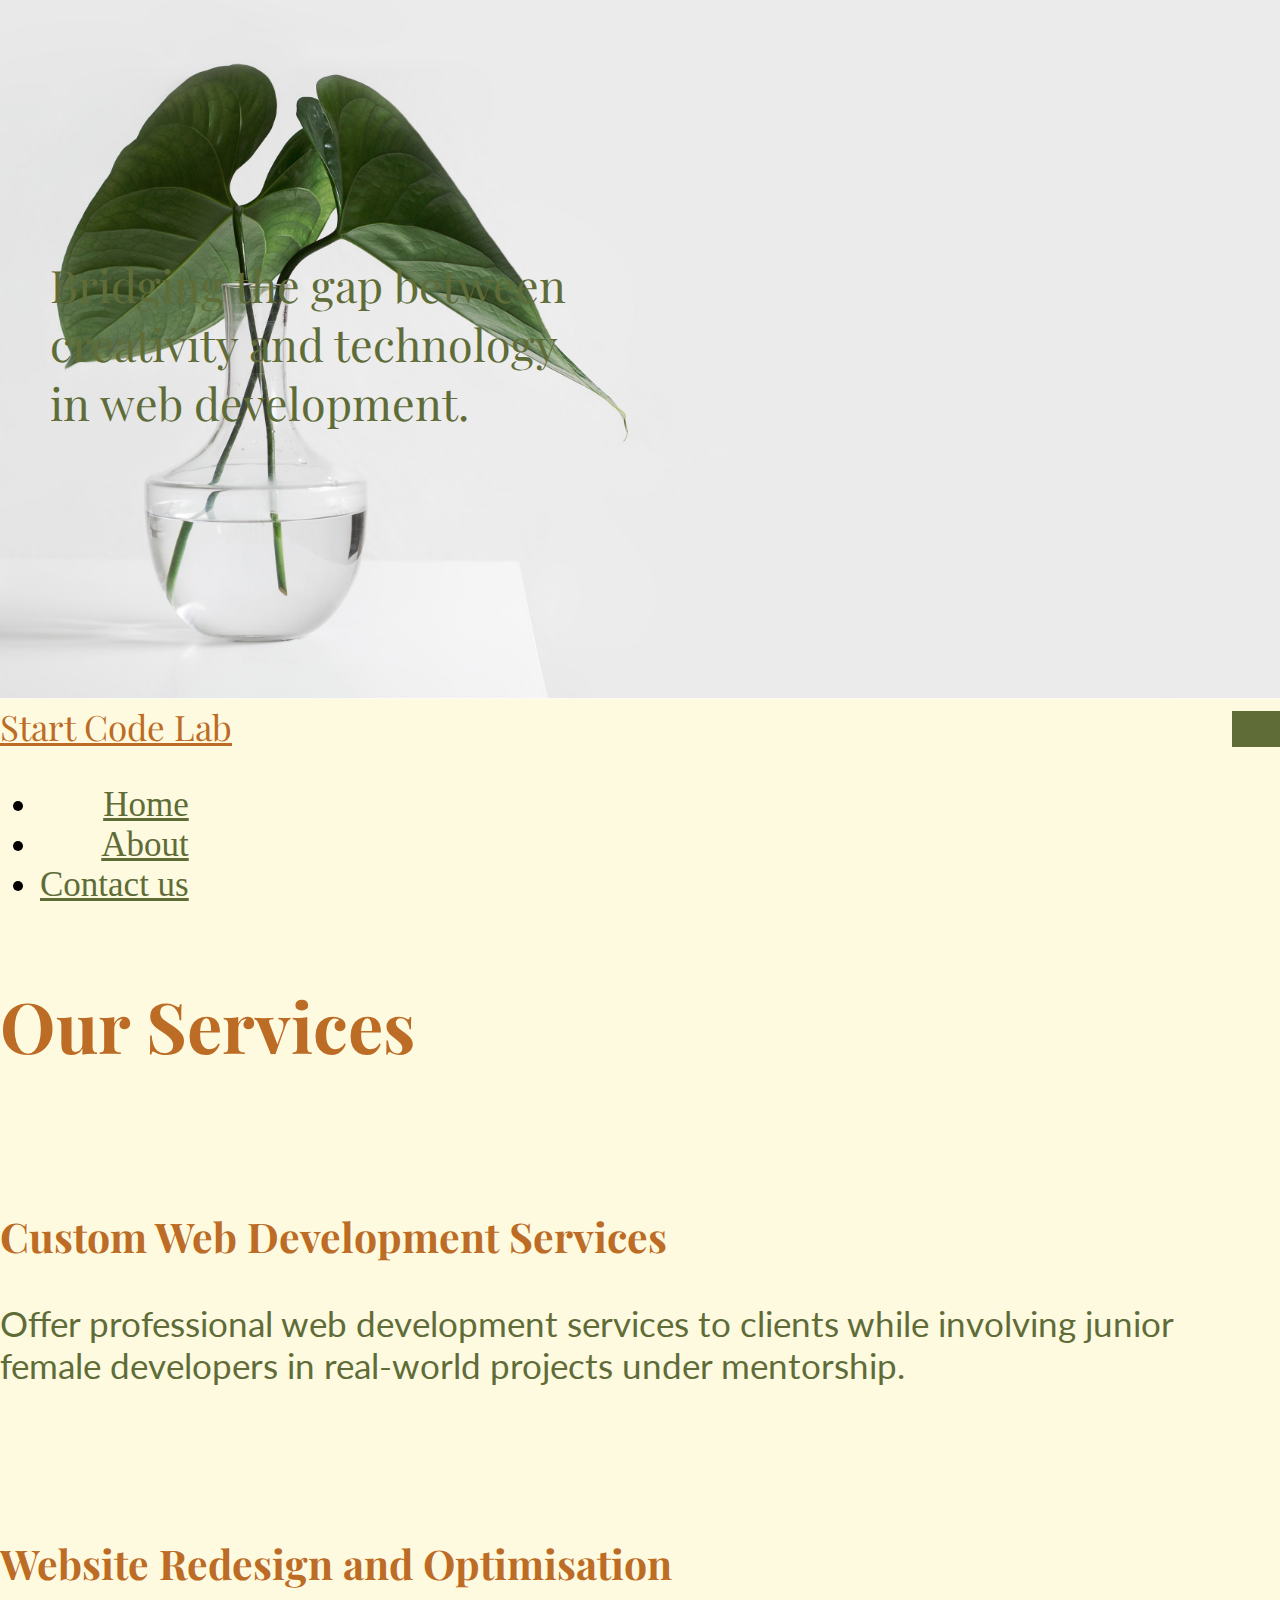
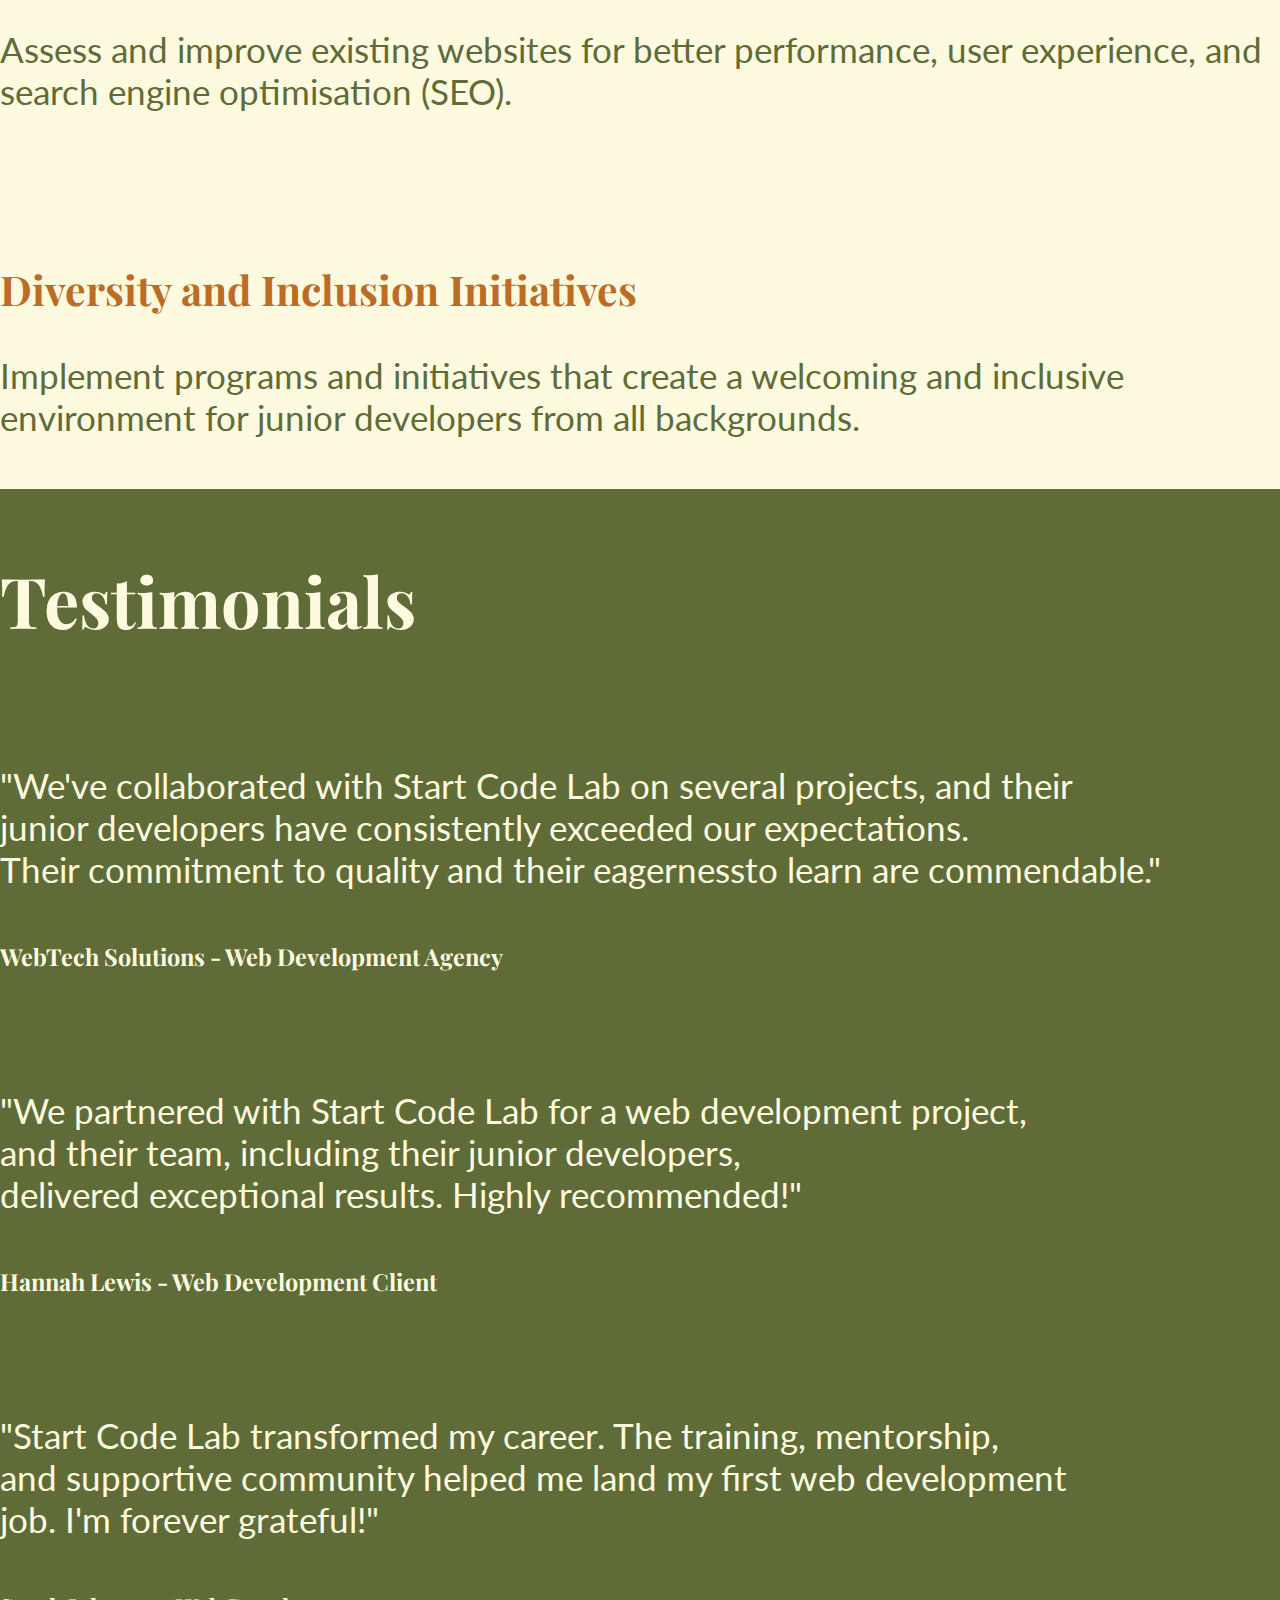
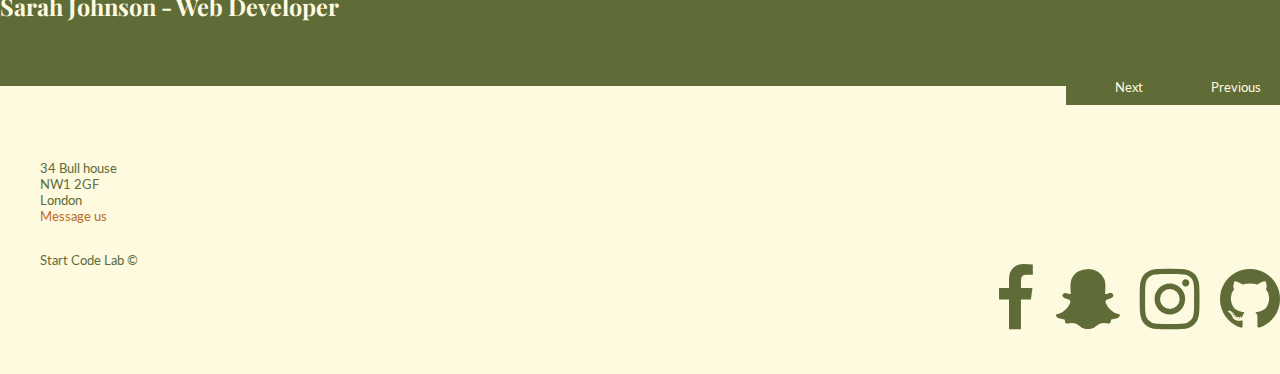
==== commit 54d5c920: "Update index.html" ====
--- a/index.html
+++ b/index.html
@@ -1,25 +1,22 @@
 <!DOCTYPE html>
 <html lang="en">
 
-<head>
+    <head>
     <meta charset="UTF-8">
     <meta http-equiv="X-UA-Compatible" content="IE=edge">
     <meta name="viewport" content="width=device-width, initial-scale=1.0">
 
-    <!-- Bootstrap-->
-    <link href="https://cdn.jsdelivr.net/npm/bootstrap@5.3.2/dist/css/bootstrap.min.css" rel="stylesheet"
-        integrity="sha384-T3c6CoIi6uLrA9TneNEoa7RxnatzjcDSCmG1MXxSR1GAsXEV/Dwwykc2MPK8M2HN" crossorigin="anonymous">
-    <script src="https://cdn.jsdelivr.net/npm/bootstrap@5.3.2/dist/js/bootstrap.bundle.min.js"
-        integrity="sha384-C6RzsynM9kWDrMNeT87bh95OGNyZPhcTNXj1NW7RuBCsyN/o0jlpcV8Qyq46cDfL"
-        crossorigin="anonymous"></script>
-
-    <!-- CSS stylesheet-->
+             <!-- Bootstrap-->
+    <link href="https://cdn.jsdelivr.net/npm/bootstrap@5.3.2/dist/css/bootstrap.min.css" rel="stylesheet" integrity="sha384-T3c6CoIi6uLrA9TneNEoa7RxnatzjcDSCmG1MXxSR1GAsXEV/Dwwykc2MPK8M2HN" crossorigin="anonymous">
+    <script src="https://cdn.jsdelivr.net/npm/bootstrap@5.3.2/dist/js/bootstrap.bundle.min.js" integrity="sha384-C6RzsynM9kWDrMNeT87bh95OGNyZPhcTNXj1NW7RuBCsyN/o0jlpcV8Qyq46cDfL" crossorigin="anonymous"></script>
+            
+            <!-- CSS stylesheet-->
     <link rel="stylesheet" href="style.css">
 
-    <!-- Font awesome social icons for the footer -->
+             <!-- Font awesome social icons for the footer -->
     <link rel="stylesheet" href="https://cdnjs.cloudflare.com/ajax/libs/font-awesome/4.7.0/css/font-awesome.min.css">
 
-    <!-- Our custom Fonts Fonts (Playfair Display Bold 700 and Lato Regular 400) -->
+             <!-- Our custom Fonts Fonts (Playfair Display Bold 700 and Lato Regular 400) -->
     <link rel="preconnect" href="https://fonts.googleapis.com">
     <link rel="preconnect" href="https://fonts.gstatic.com" crossorigin>
     <link href="https://fonts.googleapis.com/css2?family=Playfair+Display:wght@700&display=swap" rel="stylesheet">
@@ -28,81 +25,80 @@
     <link href="https://fonts.googleapis.com/css2?family=Lato&display=swap" rel="stylesheet">
 
     <title> Start Code Lab </title>
-</head>
+    </head>
 
-<body class="bg-body">
+    <body class="bg-body"> 
 
-    <header class="d-flex flex-column-reverse">
-        <!-- Banner image working with text -->
-        <div class="box">
-            <img src="../images/Cover-Home.jpg" class="img img-fluid" alt="green leave in vase">
-            <div class="">
-                <p class="img-title  text-end"> Bridging the gap between creativity and technology in web development.
-                </p>
+        <header class="d-flex flex-column-reverse" >
+            <!-- Banner image working with text -->
+            <!--<div class="box">
+                <img  src="../Group-Project/images/Cover-Home.jpg" class="img img-fluid" alt="green leave in vase">
+                <div class="">
+                <p class="img-title  text-end"> Bridging the gap between creativity and technology in web development.</p>
+                </div>
+             </div>
+            -->
+            <div class="image-container">
+                <img src="images/Cover Home copy.jpg" alt="cover home">
+                <div class="overlay-text" style="font-size:3.5vw;">Bridging the gap between <br> creativity and technology <br> in web development.</div>
+        
             </div>
-        </div>
 
-        <nav class="navbar navbar-expand-lg">
+            <nav class="navbar navbar-expand-lg" >    
             <div class="container-fluid">
-                <a class="navbar-brand" href="index.html"> Start Code Lab </a>
-                <button class="navbar-toggler" type="button" data-bs-toggle="collapse"
-                    data-bs-target="#collapsibleNavbar">
-                    <span class="navbar-toggler-icon"></span>
-                </button>
-
+                    <a  class="navbar-brand" href="index.html" >  Start Code Lab </a>
+                    <button class="navbar-toggler" type="button" data-bs-toggle="collapse" data-bs-target="#collapsibleNavbar">
+                        <span class="navbar-toggler-icon"></span>
+                    </button>    
+                 
                 <div class="collapse navbar-collapse justify-content-end" id="collapsibleNavbar">
                     <ul class="nav">
-                        <li class="nav-item">
+                        <li class="nav-item"> 
                             <a class="nav-link active" area-current="page" href="index.html"> Home </a>
                         </li>
-                        <li class="nav-item">
-                            <a class="nav-link" href="about.html"> About </a>
-                        </li>
-                        <li class="nav-item">
-                            <a class="nav-link" href="contact.html"> Contact us </a>
-                        </li>
+                         <li class="nav-item"> 
+                            <a class="nav-link" href="about.html"> About </a> 
+                         </li> 
+                        <li class="nav-item"> 
+                            <a class="nav-link" href="contact.html"> Contact us </a> 
+                        </li> 
                     </ul>
                 </div>
-            </div>
-        </nav>
-    </header>
+           </div>
+            </nav>
+        </header>
 
-    <main>
+        <main>
 
         <section class="services">
             <div class="container text-center">
-                <h1>Our Services</h1>
-                <div class="row">
-                    <div class="col-sm">
-                        <div>
-                            <img class="services1 service-img" src="../images/services-Web-Dev.png" width="250" alt="">
-                            <h3>Custom Web Development Services</h3>
-                            <p> Offer professional web development services to clients while involving junior female
-                                developers in real-world projects under mentorship. </p>
+                <h1>Our Services</h1> 
+                     <div class="row">
+                        <div class="col-sm">
+                            <div>
+                                <img class="services1 service-img" src="../Group-Project/images/services-Web-Dev.png" width="250" alt="">
+                                    <h3>Custom Web Development Services</h3>
+                                    <p> Offer professional web development services to clients while involving junior female developers in real-world projects under mentorship. </p>
+                            </div>
+                        </div>
+
+                         <div class="col-sm">
+                             <div>
+                                <img class="services2 service-img" src="../Group-Project/images/services-Web-design.png" width="250" alt="">
+                                <h3>Website Redesign and Optimisation</h3>
+                                <p> Assess and improve existing websites for better performance, user experience, and search engine optimisation (SEO).</p>
+                            </div>
+                        </div>
+
+                        <div class="col-sm">
+                            <div>
+                                <img class="services3 service-img" src="../Group-Project/images/services-Portfolio.png" width="250" alt="">
+                                <h3>Diversity and Inclusion Initiatives</h3>
+                                <p> Implement programs and initiatives that create a welcoming and inclusive environment for junior developers from all backgrounds.</p>
+                            </div>
                         </div>
                     </div>
-
-                    <div class="col-sm">
-                        <div>
-                            <img class="services2 service-img" src="../images/services-Web-design.png" width="250"
-                                alt="">
-                            <h3>Website Redesign and Optimisation</h3>
-                            <p> Assess and improve existing websites for better performance, user experience, and search
-                                engine optimisation (SEO).</p>
-                        </div>
-                    </div>
-
-                    <div class="col-sm">
-                        <div>
-                            <img class="services3 service-img" src="../images/services-Portfolio.png" width="250"
-                                alt="">
-                            <h3>Diversity and Inclusion Initiatives</h3>
-                            <p> Implement programs and initiatives that create a welcoming and inclusive environment for
-                                junior developers from all backgrounds.</p>
-                        </div>
-                    </div>
-                </div>
-            </div>
+             </div>
         </section>
 
         <section class="testimonials" id="text-testimonials">
@@ -111,16 +107,16 @@
                 <div id="carouselExample" class="carousel slide">
                     <div class="carousel-inner">
                         <div class="carousel-item active">
-                            <img class="testimonial1" src="" width="250" alt="">
-                            <p> "We've collaborated with Start Code Lab on several projects, and their<br> junior
-                                developers have consistently exceeded our
-                                expectations. <br>Their commitment to quality and their eagernessto learn are
-                                commendable."
+                            <img class="testimonial1" src=""
+                                width="250" alt="">
+                            <p> "We've collaborated with Start Code Lab on several projects, and their<br> junior developers have consistently exceeded our
+                                 expectations. <br>Their commitment to quality and their eagernessto learn are commendable."
                             </p>
                             <h6>WebTech Solutions - Web Development Agency</h6>
                         </div>
                         <div class="carousel-item">
-                            <img class="testimonial1" src="" width="250" alt="">
+                            <img class="testimonial1" src=""
+                                width="250" alt="">
                             <p> "We partnered with Start Code Lab for a web development project, <br> and their team,
                                 including
                                 their junior developers, <br>delivered exceptional results. Highly recommended!"
@@ -128,7 +124,8 @@
                             <h6>Hannah Lewis - Web Development Client</h6>
                         </div>
                         <div class="carousel-item">
-                            <img class="testimonial1" src="" width="250" alt="">
+                            <img class="testimonial1" src=""
+                                width="250" alt="">
                             <p> "Start Code Lab transformed my career. The training, mentorship, <br>and supportive
                                 community
                                 helped me
@@ -149,32 +146,32 @@
                     </button>
                 </div>
             </div>
-        </section>
+        </section>  
 
-    </main>
+        </main>
 
-    <footer class="footer d-inline-flex justify-content-between">
-        <div class="address">
-            <p> 34 Bull house <br> NW1 2GF <br> London <br>
-                <a href="contact.html" class="link"> Message us </a>
-            </p>
-        </div>
+        <footer class="footer d-inline-flex justify-content-between">
+            <div class="address">
+                <p> 34 Bull house <br> NW1 2GF <br> London <br> 
+                    <a href="contact.html" class="link"> Message us  </a> 
+                </p>           
+            </div>
 
-        <div class="social-icons">
-            <ul class="footer-social">
-                <li class="flex-center"> <a href="#" class="fa fa-facebook fa-2x"></a></li>
-                <li class="flex-center"> <a href="#" class="fa fa-snapchat-ghost fa-2x"></a></li>
-                <li class="flex-center"> <a href="#" class="fa fa-instagram fa-2x"></a></li>
+            <div class="social-icons">
+                    <ul class="footer-social">
+                <li class="flex-center"> <a href="#" class="fa fa-facebook fa-2x"></a></li> 
+                <li class="flex-center"> <a href="#" class="fa fa-snapchat-ghost fa-2x"></a></li> 
+                <li class="flex-center"> <a href="#" class="fa fa-instagram fa-2x" ></a></li>
                 <li class="flex-center"> <a href="#" class="fa fa-github fa-2x"></a> </li>
-            </ul>
-        </div>
-        <p class="copyright"> Start Code Lab &copy </p>
-    </footer>
+                    </ul>
+            </div>
+                <p class="copyright"> Start Code Lab &copy </p>
+        </footer>
 
-    <script src="https://cdn.jsdelivr.net/npm/bootstrap@5.3.2/dist/js/bootstrap.bundle.min.js"
-        integrity="sha384-C6RzsynM9kWDrMNeT87bh95OGNyZPhcTNXj1NW7RuBCsyN/o0jlpcV8Qyq46cDfL" crossorigin="anonymous">
+        <script src="https://cdn.jsdelivr.net/npm/bootstrap@5.3.2/dist/js/bootstrap.bundle.min.js"
+             integrity="sha384-C6RzsynM9kWDrMNeT87bh95OGNyZPhcTNXj1NW7RuBCsyN/o0jlpcV8Qyq46cDfL"crossorigin="anonymous">
         </script>
 
-</body>
-
-</html>+    </body>
+    
+</html>
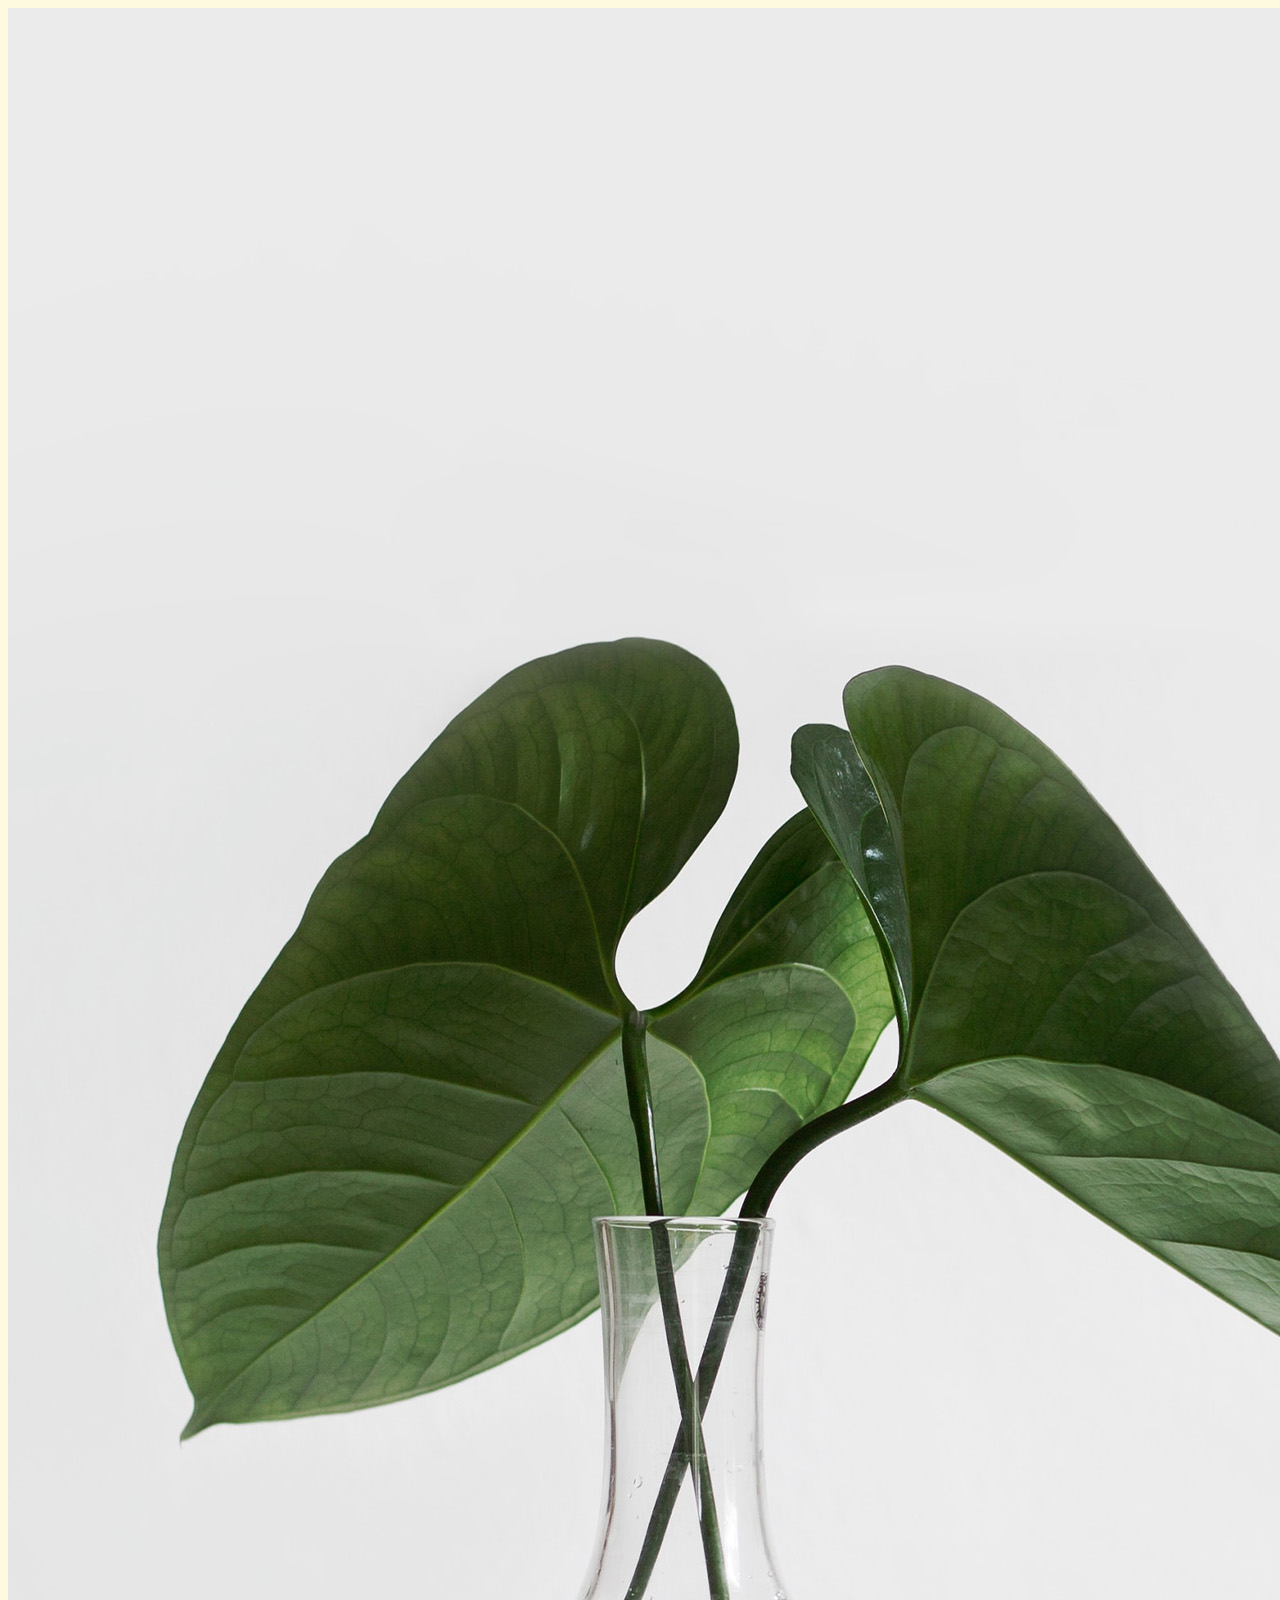
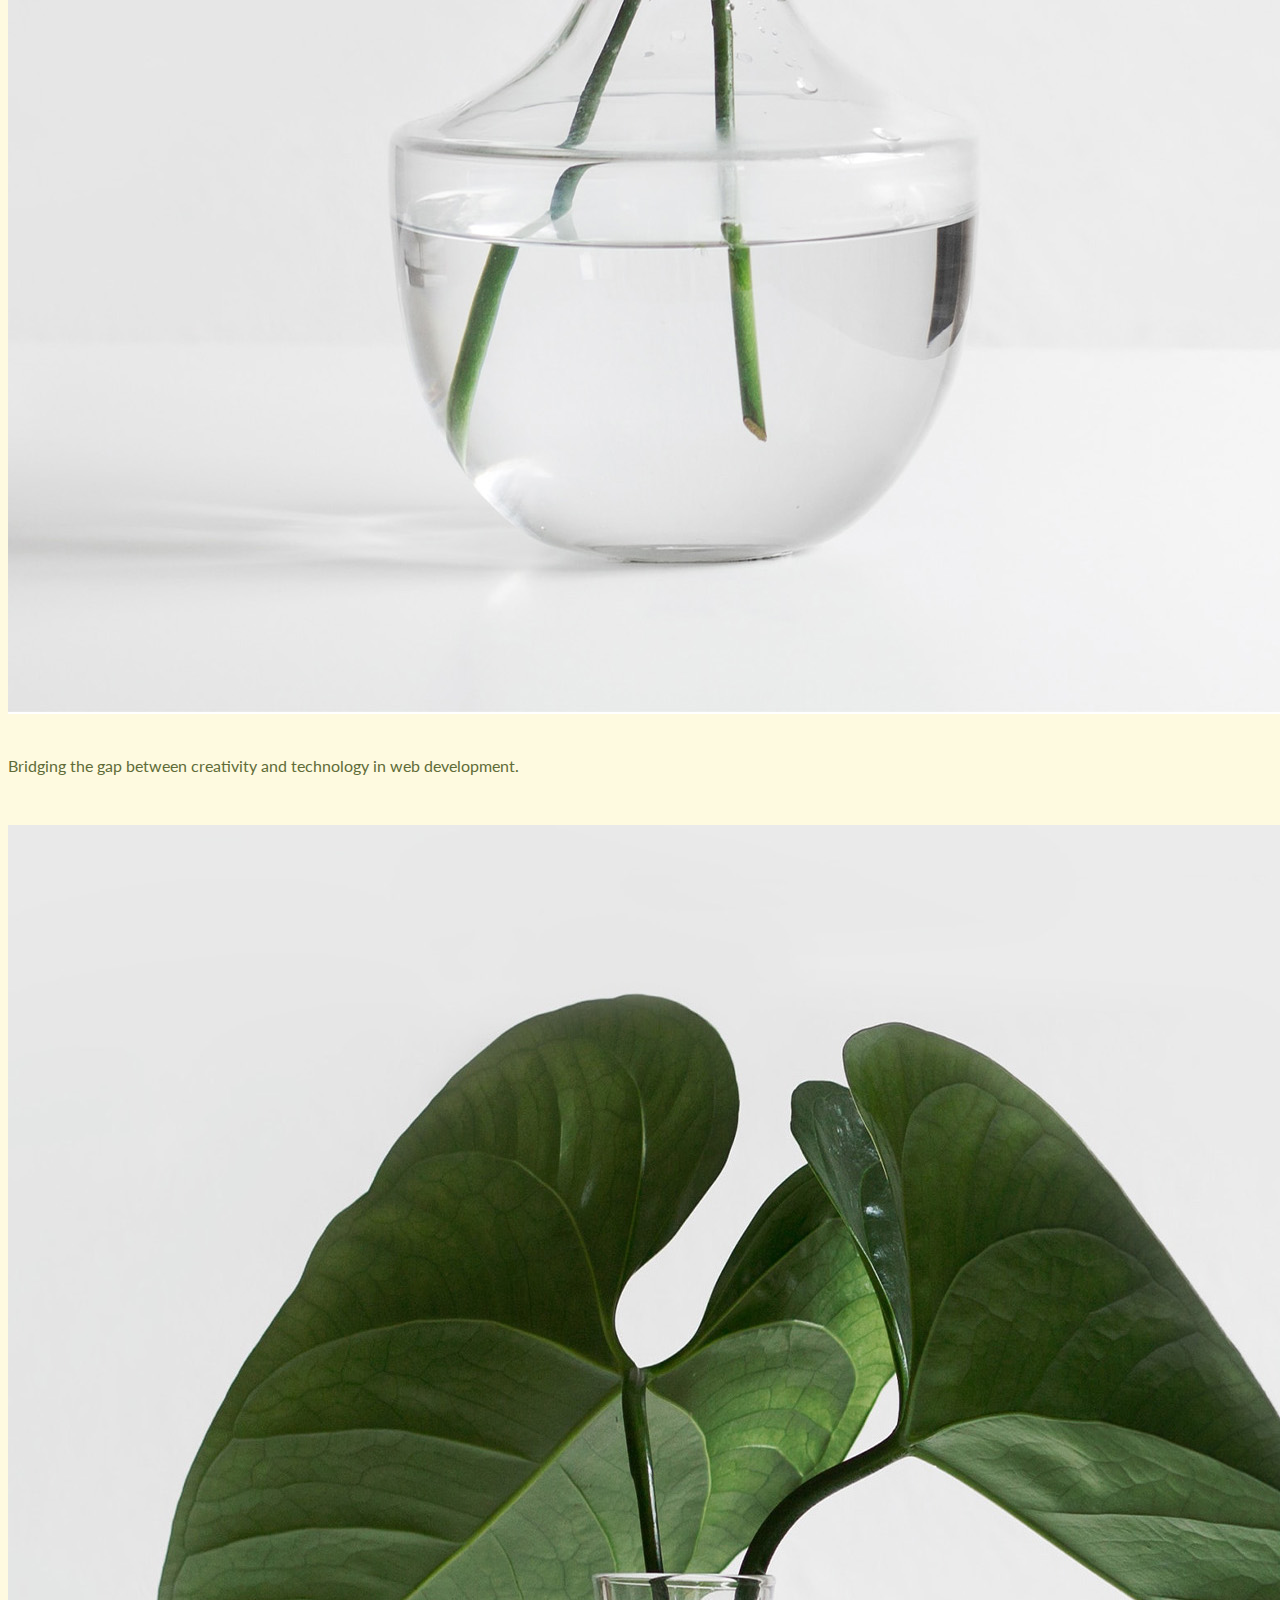
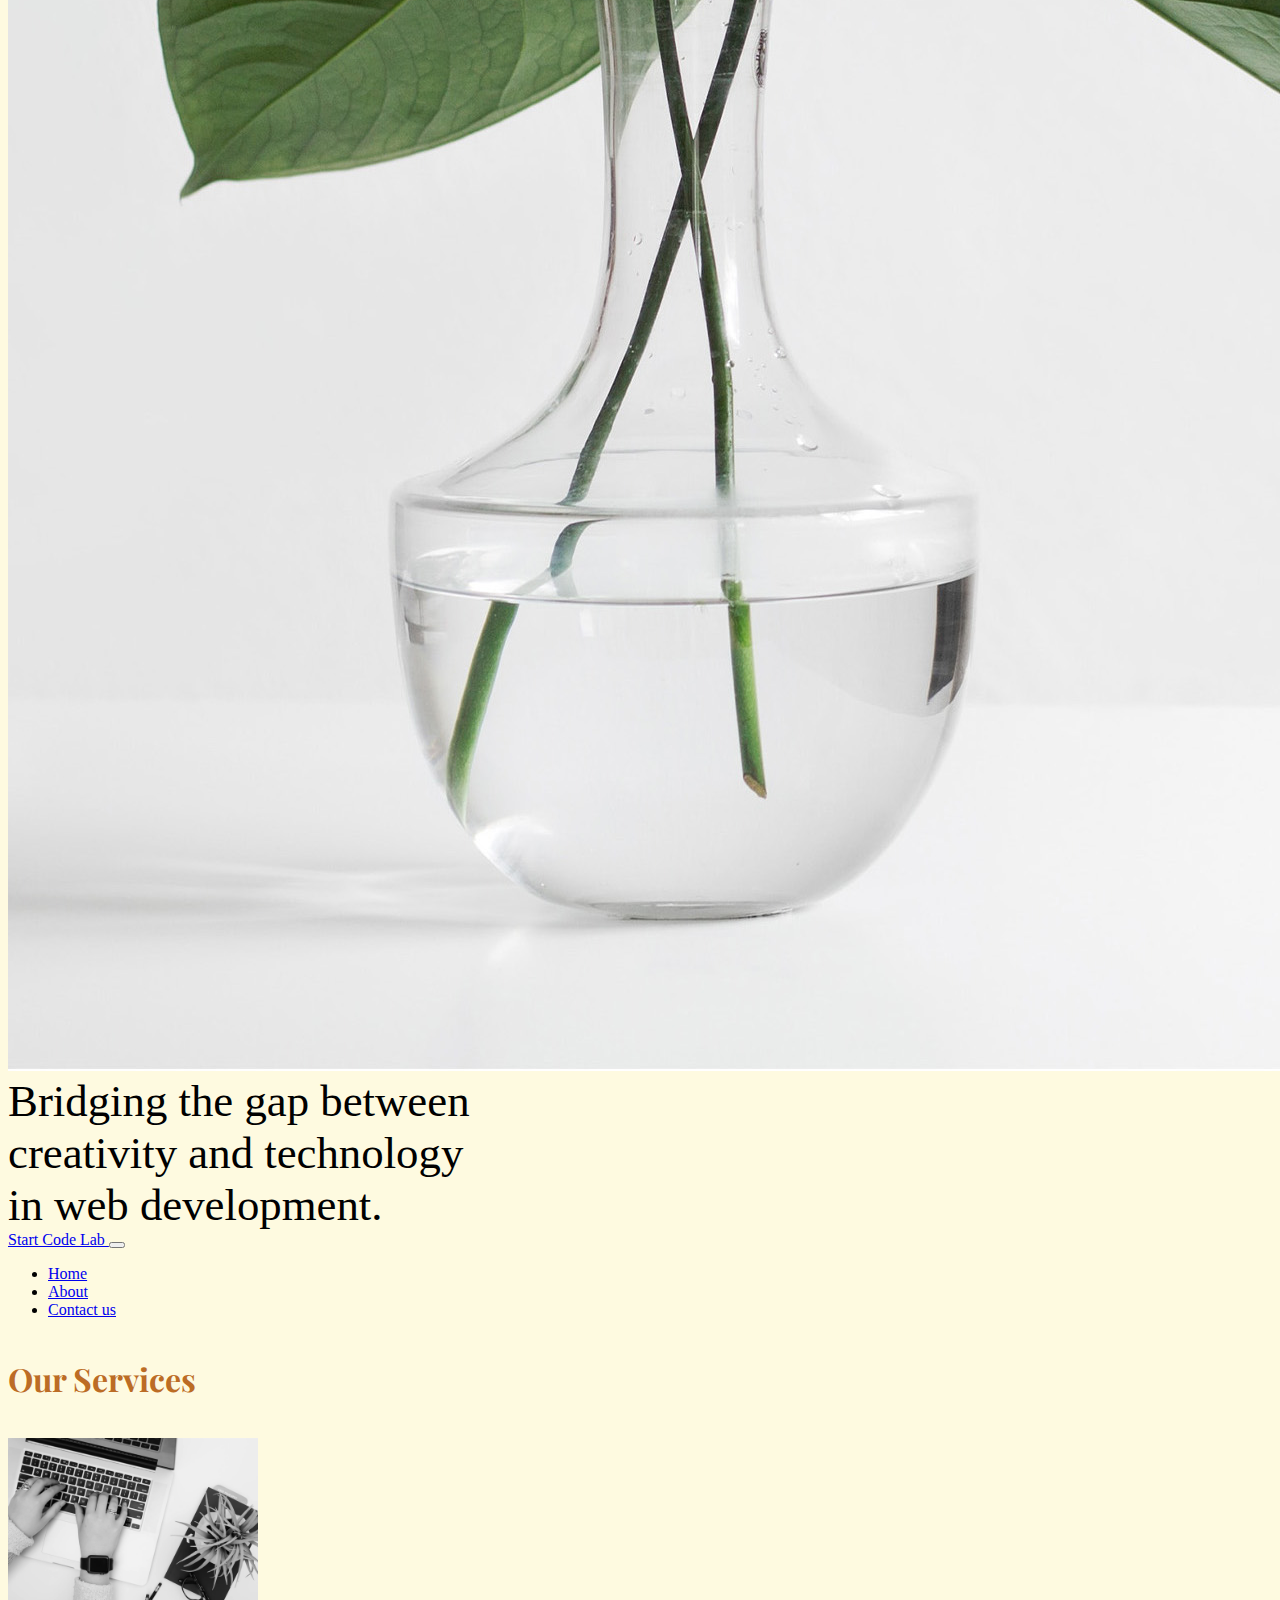
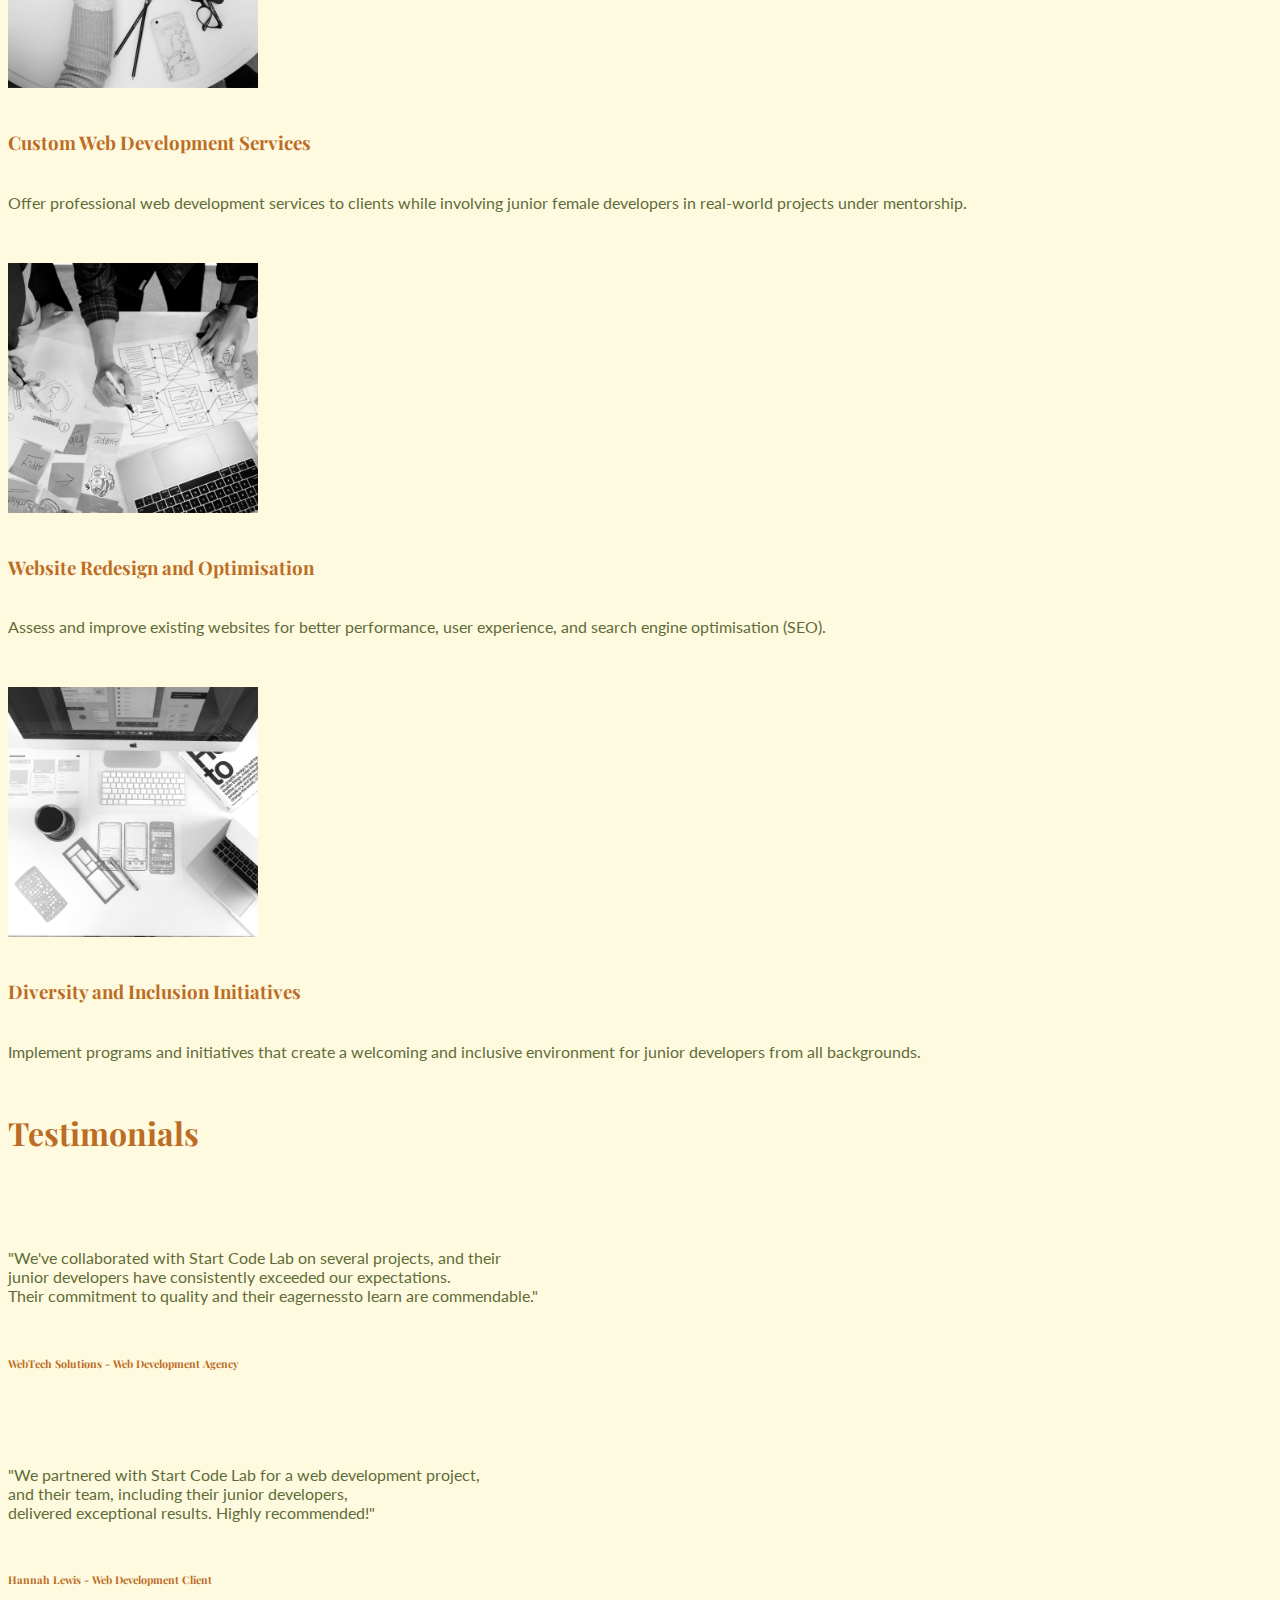
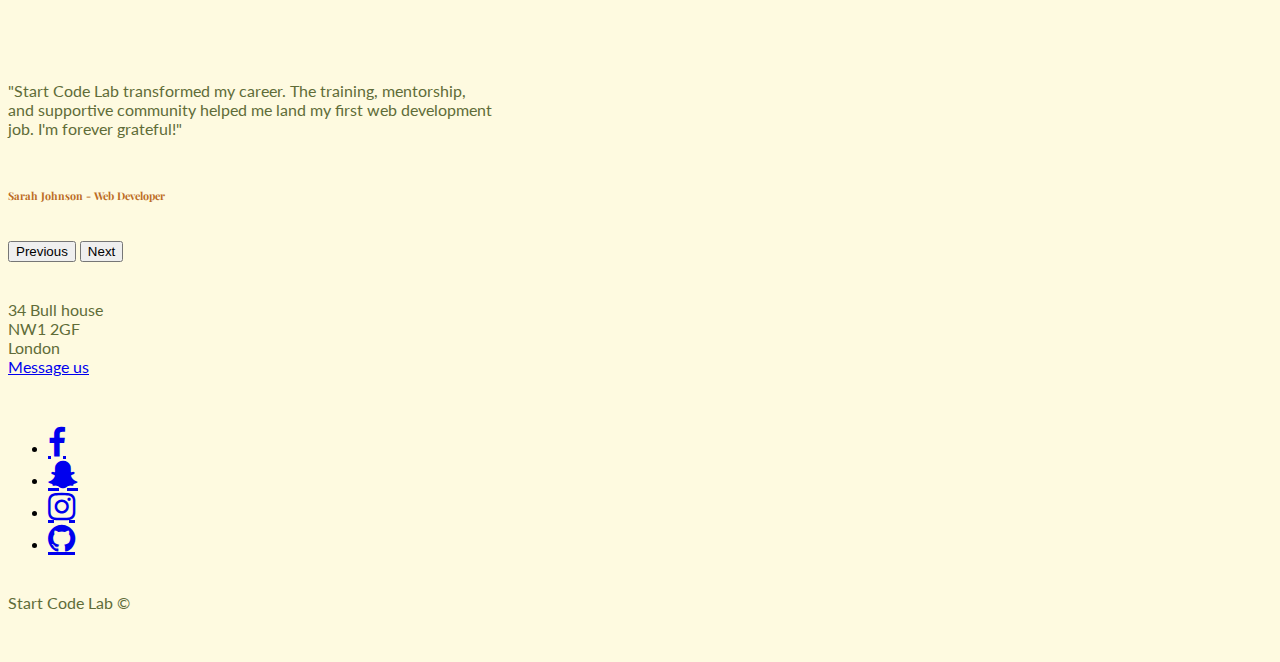
==== commit fd037db2: "Merge branch 'main' into stephs" ====
--- a/index.html
+++ b/index.html
@@ -1,22 +1,25 @@
 <!DOCTYPE html>
 <html lang="en">
 
-    <head>
+<head>
     <meta charset="UTF-8">
     <meta http-equiv="X-UA-Compatible" content="IE=edge">
     <meta name="viewport" content="width=device-width, initial-scale=1.0">
 
-             <!-- Bootstrap-->
-    <link href="https://cdn.jsdelivr.net/npm/bootstrap@5.3.2/dist/css/bootstrap.min.css" rel="stylesheet" integrity="sha384-T3c6CoIi6uLrA9TneNEoa7RxnatzjcDSCmG1MXxSR1GAsXEV/Dwwykc2MPK8M2HN" crossorigin="anonymous">
-    <script src="https://cdn.jsdelivr.net/npm/bootstrap@5.3.2/dist/js/bootstrap.bundle.min.js" integrity="sha384-C6RzsynM9kWDrMNeT87bh95OGNyZPhcTNXj1NW7RuBCsyN/o0jlpcV8Qyq46cDfL" crossorigin="anonymous"></script>
-            
-            <!-- CSS stylesheet-->
+    <!-- Bootstrap-->
+    <link href="https://cdn.jsdelivr.net/npm/bootstrap@5.3.2/dist/css/bootstrap.min.css" rel="stylesheet"
+        integrity="sha384-T3c6CoIi6uLrA9TneNEoa7RxnatzjcDSCmG1MXxSR1GAsXEV/Dwwykc2MPK8M2HN" crossorigin="anonymous">
+    <script src="https://cdn.jsdelivr.net/npm/bootstrap@5.3.2/dist/js/bootstrap.bundle.min.js"
+        integrity="sha384-C6RzsynM9kWDrMNeT87bh95OGNyZPhcTNXj1NW7RuBCsyN/o0jlpcV8Qyq46cDfL"
+        crossorigin="anonymous"></script>
+
+    <!-- CSS stylesheet-->
     <link rel="stylesheet" href="style.css">
 
-             <!-- Font awesome social icons for the footer -->
+    <!-- Font awesome social icons for the footer -->
     <link rel="stylesheet" href="https://cdnjs.cloudflare.com/ajax/libs/font-awesome/4.7.0/css/font-awesome.min.css">
 
-             <!-- Our custom Fonts Fonts (Playfair Display Bold 700 and Lato Regular 400) -->
+    <!-- Our custom Fonts Fonts (Playfair Display Bold 700 and Lato Regular 400) -->
     <link rel="preconnect" href="https://fonts.googleapis.com">
     <link rel="preconnect" href="https://fonts.gstatic.com" crossorigin>
     <link href="https://fonts.googleapis.com/css2?family=Playfair+Display:wght@700&display=swap" rel="stylesheet">
@@ -25,9 +28,20 @@
     <link href="https://fonts.googleapis.com/css2?family=Lato&display=swap" rel="stylesheet">
 
     <title> Start Code Lab </title>
-    </head>
-
-    <body class="bg-body"> 
+</head>
+
+<body class="bg-body">
+
+
+    <header class="d-flex flex-column-reverse">
+        <!-- Banner image working with text -->
+        <div class="box">
+            <img src="../images/Cover-Home.jpg" class="img img-fluid" alt="green leave in vase">
+            <div class="">
+                <p class="img-title  text-end"> Bridging the gap between creativity and technology in web development.
+                </p>
+            </div>
+        </div>
 
         <header class="d-flex flex-column-reverse" >
             <!-- Banner image working with text -->
@@ -44,61 +58,68 @@
         
             </div>
 
-            <nav class="navbar navbar-expand-lg" >    
+
+        <nav class="navbar navbar-expand-lg">
             <div class="container-fluid">
-                    <a  class="navbar-brand" href="index.html" >  Start Code Lab </a>
-                    <button class="navbar-toggler" type="button" data-bs-toggle="collapse" data-bs-target="#collapsibleNavbar">
-                        <span class="navbar-toggler-icon"></span>
-                    </button>    
-                 
+                <a class="navbar-brand" href="index.html"> Start Code Lab </a>
+                <button class="navbar-toggler" type="button" data-bs-toggle="collapse"
+                    data-bs-target="#collapsibleNavbar">
+                    <span class="navbar-toggler-icon"></span>
+                </button>
+
                 <div class="collapse navbar-collapse justify-content-end" id="collapsibleNavbar">
                     <ul class="nav">
-                        <li class="nav-item"> 
+                        <li class="nav-item">
                             <a class="nav-link active" area-current="page" href="index.html"> Home </a>
                         </li>
-                         <li class="nav-item"> 
-                            <a class="nav-link" href="about.html"> About </a> 
-                         </li> 
-                        <li class="nav-item"> 
-                            <a class="nav-link" href="contact.html"> Contact us </a> 
-                        </li> 
+                        <li class="nav-item">
+                            <a class="nav-link" href="about.html"> About </a>
+                        </li>
+                        <li class="nav-item">
+                            <a class="nav-link" href="contact.html"> Contact us </a>
+                        </li>
                     </ul>
                 </div>
-           </div>
-            </nav>
-        </header>
-
-        <main>
+            </div>
+        </nav>
+    </header>
+
+    <main>
 
         <section class="services">
             <div class="container text-center">
-                <h1>Our Services</h1> 
-                     <div class="row">
-                        <div class="col-sm">
-                            <div>
-                                <img class="services1 service-img" src="../Group-Project/images/services-Web-Dev.png" width="250" alt="">
-                                    <h3>Custom Web Development Services</h3>
-                                    <p> Offer professional web development services to clients while involving junior female developers in real-world projects under mentorship. </p>
-                            </div>
-                        </div>
-
-                         <div class="col-sm">
-                             <div>
-                                <img class="services2 service-img" src="../Group-Project/images/services-Web-design.png" width="250" alt="">
-                                <h3>Website Redesign and Optimisation</h3>
-                                <p> Assess and improve existing websites for better performance, user experience, and search engine optimisation (SEO).</p>
-                            </div>
-                        </div>
-
-                        <div class="col-sm">
-                            <div>
-                                <img class="services3 service-img" src="../Group-Project/images/services-Portfolio.png" width="250" alt="">
-                                <h3>Diversity and Inclusion Initiatives</h3>
-                                <p> Implement programs and initiatives that create a welcoming and inclusive environment for junior developers from all backgrounds.</p>
-                            </div>
-                        </div>
-                    </div>
-             </div>
+                <h1>Our Services</h1>
+                <div class="row">
+                    <div class="col-sm">
+                        <div>
+                            <img class="services1 service-img" src="../images/services-Web-Dev.png" width="250" alt="">
+                            <h3>Custom Web Development Services</h3>
+                            <p> Offer professional web development services to clients while involving junior female
+                                developers in real-world projects under mentorship. </p>
+                        </div>
+                    </div>
+
+                    <div class="col-sm">
+                        <div>
+                            <img class="services2 service-img" src="../images/services-Web-design.png" width="250"
+                                alt="">
+                            <h3>Website Redesign and Optimisation</h3>
+                            <p> Assess and improve existing websites for better performance, user experience, and search
+                                engine optimisation (SEO).</p>
+                        </div>
+                    </div>
+
+                    <div class="col-sm">
+                        <div>
+                            <img class="services3 service-img" src="../images/services-Portfolio.png" width="250"
+                                alt="">
+                            <h3>Diversity and Inclusion Initiatives</h3>
+                            <p> Implement programs and initiatives that create a welcoming and inclusive environment for
+                                junior developers from all backgrounds.</p>
+                        </div>
+                    </div>
+                </div>
+            </div>
         </section>
 
         <section class="testimonials" id="text-testimonials">
@@ -107,16 +128,16 @@
                 <div id="carouselExample" class="carousel slide">
                     <div class="carousel-inner">
                         <div class="carousel-item active">
-                            <img class="testimonial1" src=""
-                                width="250" alt="">
-                            <p> "We've collaborated with Start Code Lab on several projects, and their<br> junior developers have consistently exceeded our
-                                 expectations. <br>Their commitment to quality and their eagernessto learn are commendable."
+                            <img class="testimonial1" src="" width="250" alt="">
+                            <p> "We've collaborated with Start Code Lab on several projects, and their<br> junior
+                                developers have consistently exceeded our
+                                expectations. <br>Their commitment to quality and their eagernessto learn are
+                                commendable."
                             </p>
                             <h6>WebTech Solutions - Web Development Agency</h6>
                         </div>
                         <div class="carousel-item">
-                            <img class="testimonial1" src=""
-                                width="250" alt="">
+                            <img class="testimonial1" src="" width="250" alt="">
                             <p> "We partnered with Start Code Lab for a web development project, <br> and their team,
                                 including
                                 their junior developers, <br>delivered exceptional results. Highly recommended!"
@@ -124,8 +145,7 @@
                             <h6>Hannah Lewis - Web Development Client</h6>
                         </div>
                         <div class="carousel-item">
-                            <img class="testimonial1" src=""
-                                width="250" alt="">
+                            <img class="testimonial1" src="" width="250" alt="">
                             <p> "Start Code Lab transformed my career. The training, mentorship, <br>and supportive
                                 community
                                 helped me
@@ -146,32 +166,38 @@
                     </button>
                 </div>
             </div>
-        </section>  
-
-        </main>
-
-        <footer class="footer d-inline-flex justify-content-between">
-            <div class="address">
-                <p> 34 Bull house <br> NW1 2GF <br> London <br> 
-                    <a href="contact.html" class="link"> Message us  </a> 
-                </p>           
-            </div>
-
-            <div class="social-icons">
-                    <ul class="footer-social">
-                <li class="flex-center"> <a href="#" class="fa fa-facebook fa-2x"></a></li> 
-                <li class="flex-center"> <a href="#" class="fa fa-snapchat-ghost fa-2x"></a></li> 
-                <li class="flex-center"> <a href="#" class="fa fa-instagram fa-2x" ></a></li>
+        </section>
+
+    </main>
+
+    <footer class="footer d-inline-flex justify-content-between">
+        <div class="address">
+            <p> 34 Bull house <br> NW1 2GF <br> London <br>
+                <a href="contact.html" class="link"> Message us </a>
+            </p>
+        </div>
+
+        <div class="social-icons">
+            <ul class="footer-social">
+                <li class="flex-center"> <a href="#" class="fa fa-facebook fa-2x"></a></li>
+                <li class="flex-center"> <a href="#" class="fa fa-snapchat-ghost fa-2x"></a></li>
+                <li class="flex-center"> <a href="#" class="fa fa-instagram fa-2x"></a></li>
                 <li class="flex-center"> <a href="#" class="fa fa-github fa-2x"></a> </li>
-                    </ul>
-            </div>
-                <p class="copyright"> Start Code Lab &copy </p>
-        </footer>
-
-        <script src="https://cdn.jsdelivr.net/npm/bootstrap@5.3.2/dist/js/bootstrap.bundle.min.js"
-             integrity="sha384-C6RzsynM9kWDrMNeT87bh95OGNyZPhcTNXj1NW7RuBCsyN/o0jlpcV8Qyq46cDfL"crossorigin="anonymous">
+            </ul>
+        </div>
+        <p class="copyright"> Start Code Lab &copy </p>
+    </footer>
+
+    <script src="https://cdn.jsdelivr.net/npm/bootstrap@5.3.2/dist/js/bootstrap.bundle.min.js"
+        integrity="sha384-C6RzsynM9kWDrMNeT87bh95OGNyZPhcTNXj1NW7RuBCsyN/o0jlpcV8Qyq46cDfL" crossorigin="anonymous">
         </script>
 
-    </body>
+
+</body>
+
+</html>
+
+
     
-</html>
+
+
--- a/style.css
+++ b/style.css
@@ -1,4 +1,5 @@
 body {}
+
 
 /* background colour working only with  !important */
 .bg-body {
@@ -6,6 +7,7 @@
 
 
 }
+
 
 h1,
 h2,
@@ -26,6 +28,30 @@
         margin-top: 3%;
         margin-bottom: 4%;
 
+=======
+.row h1 {
+        font-family: 'Playfair Display', serif!important;
+        color: #BC6C25;
+        margin-top:15%;
+        margin-bottom:1%;
+        font-size: 30px ;
+}
+
+h2,h3,h4,h5,h6 {
+        font-family: 'Playfair Display', serif!important;
+        color: #BC6C25;
+        margin-top:3%;
+        margin-bottom:3%;
+        font-size: 20px ;
+
+}
+
+.row p {
+        font-family: 'Lato', sans-serif!important;
+        color: #606C38 ;
+        margin-top: 3%;
+        margin-bottom:40%;
+        font-size: 15px;     
 }
 
 /* HEADER  */
@@ -91,7 +117,11 @@
 }
 
 .nav-link {
-        color: #606C38 !important;
+      color: #606C38 !important;
+
+        color: #606C38!important;
+        font-size: 15px;
+
 }
 
 /* right align nav bar items */
@@ -100,11 +130,54 @@
         text-align: right !important;
 }
 
+
 /* SERVICES */
+        /* cover section */
+.image-container {
+        position: relative;
+        display: inline-block;
+        }
+
+        .image-container img {
+        display: block;
+        width: 100%;
+        height: auto%;
+        }
+
+        .overlay-text {
+        position: absolute;
+        padding: 10px; 
+        top: 35%; 
+        left: 55%; 
+
+        color: #606C38; 
+        font-size: 55px; 
+        text-align: left;
+        font-family: 'Playfair Display', serif!important;
+
+        }
+
+
+        @media screen and (min-width: 601px) {
+        div {
+                font-size: 35px;
+        }
+        }
+        
+
+        /* SERVICES */
 
 .service-img {
         margin-top: 2%;
         margin-bottom: 2%;
+}
+
+.services h1 {
+        font-family: 'Playfair Display', serif!important;
+        color: #BC6C25;
+        margin-top:10%;
+        margin-bottom:1%;
+        font-size: 30px ;
 }
 
 div.container {
@@ -121,9 +194,20 @@
         padding-top: 2%;
         padding-bottom: 2%;
 }
+.testimonials h1 {
+        font-family: 'Playfair Display', serif!important;
+        color: #BC6C25;
+        margin-top:3%;
+        margin-bottom:1%;
+        font-size: 30px ;
+}
 
 .carousel-item {
         margin-bottom: 3%;
+        font-family: 'Lato', sans-serif!important;
+        color: #606C38 ;
+        margin-bottom:3%;
+        font-size: 15px;
 }
 
 /* find another solutions to have  text colour aplies in one section */
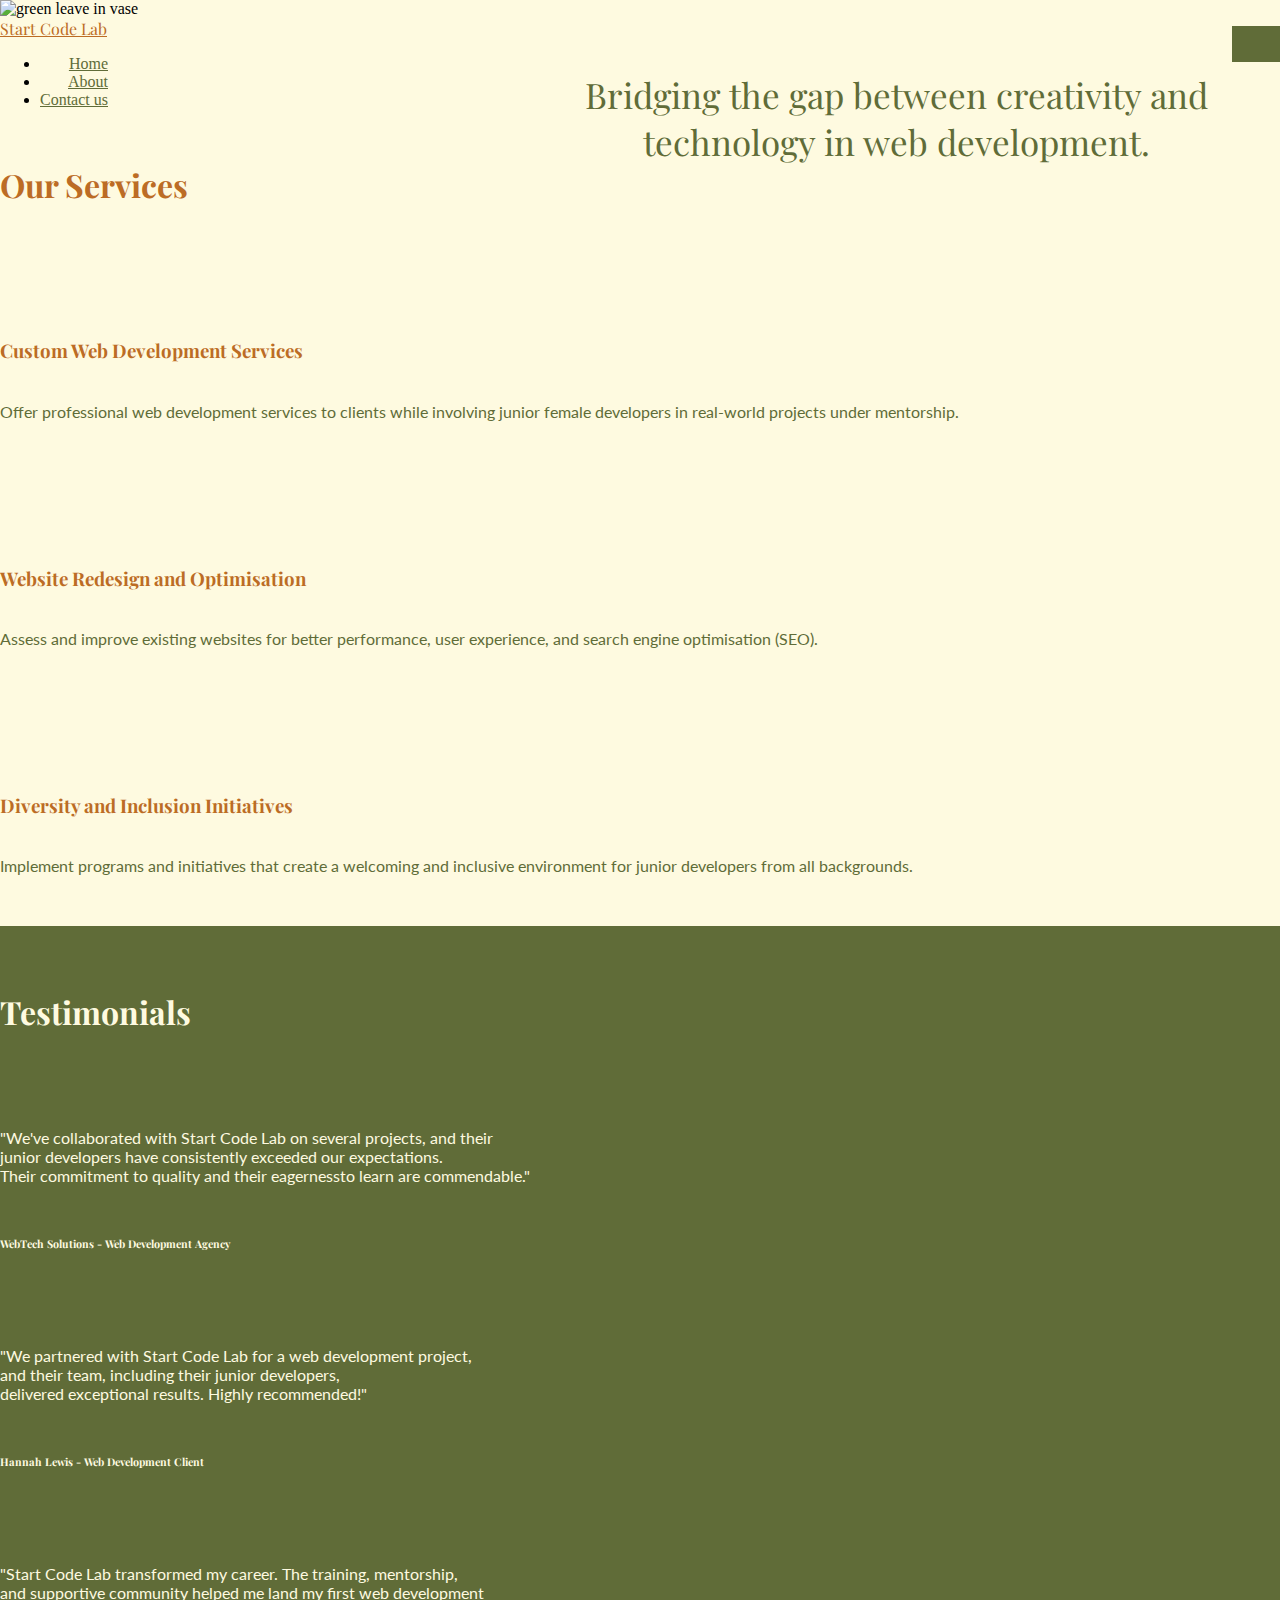
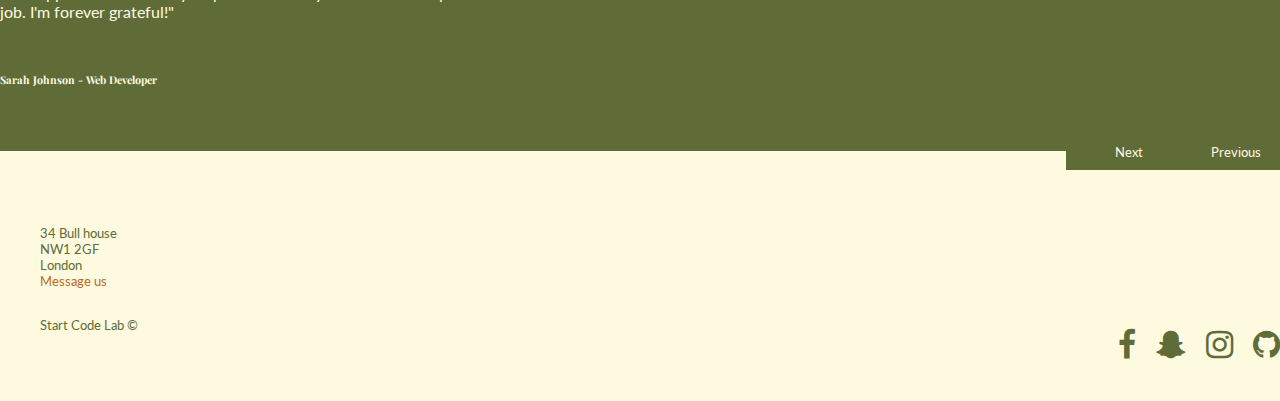
==== commit 474ccf23: "Working changes" ====
--- a/index.html
+++ b/index.html
@@ -1,25 +1,22 @@
 <!DOCTYPE html>
 <html lang="en">
 
-<head>
+    <head>
     <meta charset="UTF-8">
     <meta http-equiv="X-UA-Compatible" content="IE=edge">
     <meta name="viewport" content="width=device-width, initial-scale=1.0">
 
-    <!-- Bootstrap-->
-    <link href="https://cdn.jsdelivr.net/npm/bootstrap@5.3.2/dist/css/bootstrap.min.css" rel="stylesheet"
-        integrity="sha384-T3c6CoIi6uLrA9TneNEoa7RxnatzjcDSCmG1MXxSR1GAsXEV/Dwwykc2MPK8M2HN" crossorigin="anonymous">
-    <script src="https://cdn.jsdelivr.net/npm/bootstrap@5.3.2/dist/js/bootstrap.bundle.min.js"
-        integrity="sha384-C6RzsynM9kWDrMNeT87bh95OGNyZPhcTNXj1NW7RuBCsyN/o0jlpcV8Qyq46cDfL"
-        crossorigin="anonymous"></script>
-
-    <!-- CSS stylesheet-->
+             <!-- Bootstrap-->
+    <link href="https://cdn.jsdelivr.net/npm/bootstrap@5.3.2/dist/css/bootstrap.min.css" rel="stylesheet" integrity="sha384-T3c6CoIi6uLrA9TneNEoa7RxnatzjcDSCmG1MXxSR1GAsXEV/Dwwykc2MPK8M2HN" crossorigin="anonymous">
+    <script src="https://cdn.jsdelivr.net/npm/bootstrap@5.3.2/dist/js/bootstrap.bundle.min.js" integrity="sha384-C6RzsynM9kWDrMNeT87bh95OGNyZPhcTNXj1NW7RuBCsyN/o0jlpcV8Qyq46cDfL" crossorigin="anonymous"></script>
+            
+            <!-- CSS stylesheet-->
     <link rel="stylesheet" href="style.css">
 
-    <!-- Font awesome social icons for the footer -->
+             <!-- Font awesome social icons for the footer -->
     <link rel="stylesheet" href="https://cdnjs.cloudflare.com/ajax/libs/font-awesome/4.7.0/css/font-awesome.min.css">
 
-    <!-- Our custom Fonts Fonts (Playfair Display Bold 700 and Lato Regular 400) -->
+             <!-- Our custom Fonts Fonts (Playfair Display Bold 700 and Lato Regular 400) -->
     <link rel="preconnect" href="https://fonts.googleapis.com">
     <link rel="preconnect" href="https://fonts.gstatic.com" crossorigin>
     <link href="https://fonts.googleapis.com/css2?family=Playfair+Display:wght@700&display=swap" rel="stylesheet">
@@ -28,98 +25,74 @@
     <link href="https://fonts.googleapis.com/css2?family=Lato&display=swap" rel="stylesheet">
 
     <title> Start Code Lab </title>
-</head>
+    </head>
 
-<body class="bg-body">
-
-
-    <header class="d-flex flex-column-reverse">
-        <!-- Banner image working with text -->
-        <div class="box">
-            <img src="../images/Cover-Home.jpg" class="img img-fluid" alt="green leave in vase">
-            <div class="">
-                <p class="img-title  text-end"> Bridging the gap between creativity and technology in web development.
-                </p>
-            </div>
-        </div>
+    <body class="bg-body"> 
 
         <header class="d-flex flex-column-reverse" >
             <!-- Banner image working with text -->
-            <!--<div class="box">
+            <div class="box">
                 <img  src="../Group-Project/images/Cover-Home.jpg" class="img img-fluid" alt="green leave in vase">
                 <div class="">
-                <p class="img-title  text-end"> Bridging the gap between creativity and technology in web development.</p>
+                <p class="img-title  text-end" > Bridging the gap between creativity and technology in web development.</p>
                 </div>
              </div>
-            -->
-            <div class="image-container">
-                <img src="images/Cover Home copy.jpg" alt="cover home">
-                <div class="overlay-text" style="font-size:3.5vw;">Bridging the gap between <br> creativity and technology <br> in web development.</div>
-        
-            </div>
 
-
-        <nav class="navbar navbar-expand-lg">
+            <nav class="navbar navbar-expand-lg" >    
             <div class="container-fluid">
-                <a class="navbar-brand" href="index.html"> Start Code Lab </a>
-                <button class="navbar-toggler" type="button" data-bs-toggle="collapse"
-                    data-bs-target="#collapsibleNavbar">
-                    <span class="navbar-toggler-icon"></span>
-                </button>
-
+                    <a  class="navbar-brand" href="index.html" >  Start Code Lab </a>
+                    <button class="navbar-toggler" type="button" data-bs-toggle="collapse" data-bs-target="#collapsibleNavbar">
+                        <span class="navbar-toggler-icon"></span>
+                    </button>    
+                 
                 <div class="collapse navbar-collapse justify-content-end" id="collapsibleNavbar">
                     <ul class="nav">
-                        <li class="nav-item">
+                        <li class="nav-item"> 
                             <a class="nav-link active" area-current="page" href="index.html"> Home </a>
                         </li>
-                        <li class="nav-item">
-                            <a class="nav-link" href="about.html"> About </a>
-                        </li>
-                        <li class="nav-item">
-                            <a class="nav-link" href="contact.html"> Contact us </a>
-                        </li>
+                         <li class="nav-item"> 
+                            <a class="nav-link" href="about.html"> About </a> 
+                         </li> 
+                        <li class="nav-item"> 
+                            <a class="nav-link" href="contact.html"> Contact us </a> 
+                        </li> 
                     </ul>
                 </div>
-            </div>
-        </nav>
-    </header>
+           </div>
+            </nav>
+        </header>
 
-    <main>
+        <main>
 
         <section class="services">
             <div class="container text-center">
-                <h1>Our Services</h1>
-                <div class="row">
-                    <div class="col-sm">
-                        <div>
-                            <img class="services1 service-img" src="../images/services-Web-Dev.png" width="250" alt="">
-                            <h3>Custom Web Development Services</h3>
-                            <p> Offer professional web development services to clients while involving junior female
-                                developers in real-world projects under mentorship. </p>
+                <h1>Our Services</h1> 
+                     <div class="row">
+                        <div class="col-sm">
+                            <div>
+                                <img class="services1 service-img" src="../Group-Project/images/services-Web-Dev.png" width="250" alt="">
+                                    <h3>Custom Web Development Services</h3>
+                                    <p> Offer professional web development services to clients while involving junior female developers in real-world projects under mentorship. </p>
+                            </div>
+                        </div>
+
+                         <div class="col-sm">
+                             <div>
+                                <img class="services2 service-img" src="../Group-Project/images/services-Web-design.png" width="250" alt="">
+                                <h3>Website Redesign and Optimisation</h3>
+                                <p> Assess and improve existing websites for better performance, user experience, and search engine optimisation (SEO).</p>
+                            </div>
+                        </div>
+
+                        <div class="col-sm">
+                            <div>
+                                <img class="services3 service-img" src="../Group-Project/images/services-Portfolio.png" width="250" alt="">
+                                <h3>Diversity and Inclusion Initiatives</h3>
+                                <p> Implement programs and initiatives that create a welcoming and inclusive environment for junior developers from all backgrounds.</p>
+                            </div>
                         </div>
                     </div>
-
-                    <div class="col-sm">
-                        <div>
-                            <img class="services2 service-img" src="../images/services-Web-design.png" width="250"
-                                alt="">
-                            <h3>Website Redesign and Optimisation</h3>
-                            <p> Assess and improve existing websites for better performance, user experience, and search
-                                engine optimisation (SEO).</p>
-                        </div>
-                    </div>
-
-                    <div class="col-sm">
-                        <div>
-                            <img class="services3 service-img" src="../images/services-Portfolio.png" width="250"
-                                alt="">
-                            <h3>Diversity and Inclusion Initiatives</h3>
-                            <p> Implement programs and initiatives that create a welcoming and inclusive environment for
-                                junior developers from all backgrounds.</p>
-                        </div>
-                    </div>
-                </div>
-            </div>
+             </div>
         </section>
 
         <section class="testimonials" id="text-testimonials">
@@ -128,16 +101,16 @@
                 <div id="carouselExample" class="carousel slide">
                     <div class="carousel-inner">
                         <div class="carousel-item active">
-                            <img class="testimonial1" src="" width="250" alt="">
-                            <p> "We've collaborated with Start Code Lab on several projects, and their<br> junior
-                                developers have consistently exceeded our
-                                expectations. <br>Their commitment to quality and their eagernessto learn are
-                                commendable."
+                            <img class="testimonial1" src=""
+                                width="250" alt="">
+                            <p> "We've collaborated with Start Code Lab on several projects, and their<br> junior developers have consistently exceeded our
+                                 expectations. <br>Their commitment to quality and their eagernessto learn are commendable."
                             </p>
                             <h6>WebTech Solutions - Web Development Agency</h6>
                         </div>
                         <div class="carousel-item">
-                            <img class="testimonial1" src="" width="250" alt="">
+                            <img class="testimonial1" src=""
+                                width="250" alt="">
                             <p> "We partnered with Start Code Lab for a web development project, <br> and their team,
                                 including
                                 their junior developers, <br>delivered exceptional results. Highly recommended!"
@@ -145,7 +118,8 @@
                             <h6>Hannah Lewis - Web Development Client</h6>
                         </div>
                         <div class="carousel-item">
-                            <img class="testimonial1" src="" width="250" alt="">
+                            <img class="testimonial1" src=""
+                                width="250" alt="">
                             <p> "Start Code Lab transformed my career. The training, mentorship, <br>and supportive
                                 community
                                 helped me
@@ -166,38 +140,32 @@
                     </button>
                 </div>
             </div>
-        </section>
+        </section>  
 
-    </main>
+        </main>
 
-    <footer class="footer d-inline-flex justify-content-between">
-        <div class="address">
-            <p> 34 Bull house <br> NW1 2GF <br> London <br>
-                <a href="contact.html" class="link"> Message us </a>
-            </p>
-        </div>
+        <footer class="footer d-inline-flex justify-content-between">
+            <div class="address">
+                <p> 34 Bull house <br> NW1 2GF <br> London <br> 
+                    <a href="contact.html" class="link"> Message us  </a> 
+                </p>           
+            </div>
 
-        <div class="social-icons">
-            <ul class="footer-social">
-                <li class="flex-center"> <a href="#" class="fa fa-facebook fa-2x"></a></li>
-                <li class="flex-center"> <a href="#" class="fa fa-snapchat-ghost fa-2x"></a></li>
-                <li class="flex-center"> <a href="#" class="fa fa-instagram fa-2x"></a></li>
+            <div class="social-icons">
+                    <ul class="footer-social">
+                <li class="flex-center"> <a href="#" class="fa fa-facebook fa-2x"></a></li> 
+                <li class="flex-center"> <a href="#" class="fa fa-snapchat-ghost fa-2x"></a></li> 
+                <li class="flex-center"> <a href="#" class="fa fa-instagram fa-2x" ></a></li>
                 <li class="flex-center"> <a href="#" class="fa fa-github fa-2x"></a> </li>
-            </ul>
-        </div>
-        <p class="copyright"> Start Code Lab &copy </p>
-    </footer>
+                    </ul>
+            </div>
+                <p class="copyright"> Start Code Lab &copy </p>
+        </footer>
 
-    <script src="https://cdn.jsdelivr.net/npm/bootstrap@5.3.2/dist/js/bootstrap.bundle.min.js"
-        integrity="sha384-C6RzsynM9kWDrMNeT87bh95OGNyZPhcTNXj1NW7RuBCsyN/o0jlpcV8Qyq46cDfL" crossorigin="anonymous">
+        <script src="https://cdn.jsdelivr.net/npm/bootstrap@5.3.2/dist/js/bootstrap.bundle.min.js"
+             integrity="sha384-C6RzsynM9kWDrMNeT87bh95OGNyZPhcTNXj1NW7RuBCsyN/o0jlpcV8Qyq46cDfL"crossorigin="anonymous">
         </script>
 
-
-</body>
-
-</html>
-
-
+    </body>
     
-
-
+</html>--- a/style.css
+++ b/style.css
@@ -1,5 +1,4 @@
 body {}
-
 
 /* background colour working only with  !important */
 .bg-body {
@@ -7,7 +6,6 @@
 
 
 }
-
 
 h1,
 h2,
@@ -28,30 +26,6 @@
         margin-top: 3%;
         margin-bottom: 4%;
 
-=======
-.row h1 {
-        font-family: 'Playfair Display', serif!important;
-        color: #BC6C25;
-        margin-top:15%;
-        margin-bottom:1%;
-        font-size: 30px ;
-}
-
-h2,h3,h4,h5,h6 {
-        font-family: 'Playfair Display', serif!important;
-        color: #BC6C25;
-        margin-top:3%;
-        margin-bottom:3%;
-        font-size: 20px ;
-
-}
-
-.row p {
-        font-family: 'Lato', sans-serif!important;
-        color: #606C38 ;
-        margin-top: 3%;
-        margin-bottom:40%;
-        font-size: 15px;     
 }
 
 /* HEADER  */
@@ -91,7 +65,7 @@
         font-size: 35px !important;
         text-align: left;
         left: 5%;
-        right: 45%;
+        right: 56%;
         top: 20%;
         /* letter-spacing: 3px; */
 }
@@ -105,6 +79,9 @@
         .img-title {
                 font-size: 15px !important;
         }
+        .img-title2 {
+                font-size: 15px !important;
+        }
 }
 
 @media screen and (max-width: 280px) {
@@ -114,14 +91,14 @@
                 right: 5%;
                 top: 10%;
         }
+        .img-title2 {
+                font-size: 15px !important;
+
+        }
 }
 
 .nav-link {
-      color: #606C38 !important;
-
-        color: #606C38!important;
-        font-size: 15px;
-
+        color: #606C38 !important;
 }
 
 /* right align nav bar items */
@@ -131,53 +108,15 @@
 }
 
 
+
+
+
+
 /* SERVICES */
-        /* cover section */
-.image-container {
-        position: relative;
-        display: inline-block;
-        }
-
-        .image-container img {
-        display: block;
-        width: 100%;
-        height: auto%;
-        }
-
-        .overlay-text {
-        position: absolute;
-        padding: 10px; 
-        top: 35%; 
-        left: 55%; 
-
-        color: #606C38; 
-        font-size: 55px; 
-        text-align: left;
-        font-family: 'Playfair Display', serif!important;
-
-        }
-
-
-        @media screen and (min-width: 601px) {
-        div {
-                font-size: 35px;
-        }
-        }
-        
-
-        /* SERVICES */
 
 .service-img {
         margin-top: 2%;
         margin-bottom: 2%;
-}
-
-.services h1 {
-        font-family: 'Playfair Display', serif!important;
-        color: #BC6C25;
-        margin-top:10%;
-        margin-bottom:1%;
-        font-size: 30px ;
 }
 
 div.container {
@@ -194,20 +133,9 @@
         padding-top: 2%;
         padding-bottom: 2%;
 }
-.testimonials h1 {
-        font-family: 'Playfair Display', serif!important;
-        color: #BC6C25;
-        margin-top:3%;
-        margin-bottom:1%;
-        font-size: 30px ;
-}
 
 .carousel-item {
         margin-bottom: 3%;
-        font-family: 'Lato', sans-serif!important;
-        color: #606C38 ;
-        margin-bottom:3%;
-        font-size: 15px;
 }
 
 /* find another solutions to have  text colour aplies in one section */
@@ -366,37 +294,4 @@
 .fa {
         color: #606C38;
         text-decoration: none;
-}
-
-/* testing Anu header
-  */
-.image-container {
-        position: relative;
-        display: inline-block;
-}
-
-.image-container img {
-        display: block;
-        width: 100%;
-        height: auto%;
-}
-
-.overlay-text {
-        position: absolute;
-        padding: 10px;
-        top: 35%;
-        right: 55%;
-
-        color: #606C38;
-        font-size: 55px;
-        text-align: left;
-        font-family: 'Playfair Display', serif !important;
-
-}
-
-
-@media screen and (min-width: 601px) {
-        div {
-                font-size: 35px;
-        }
 }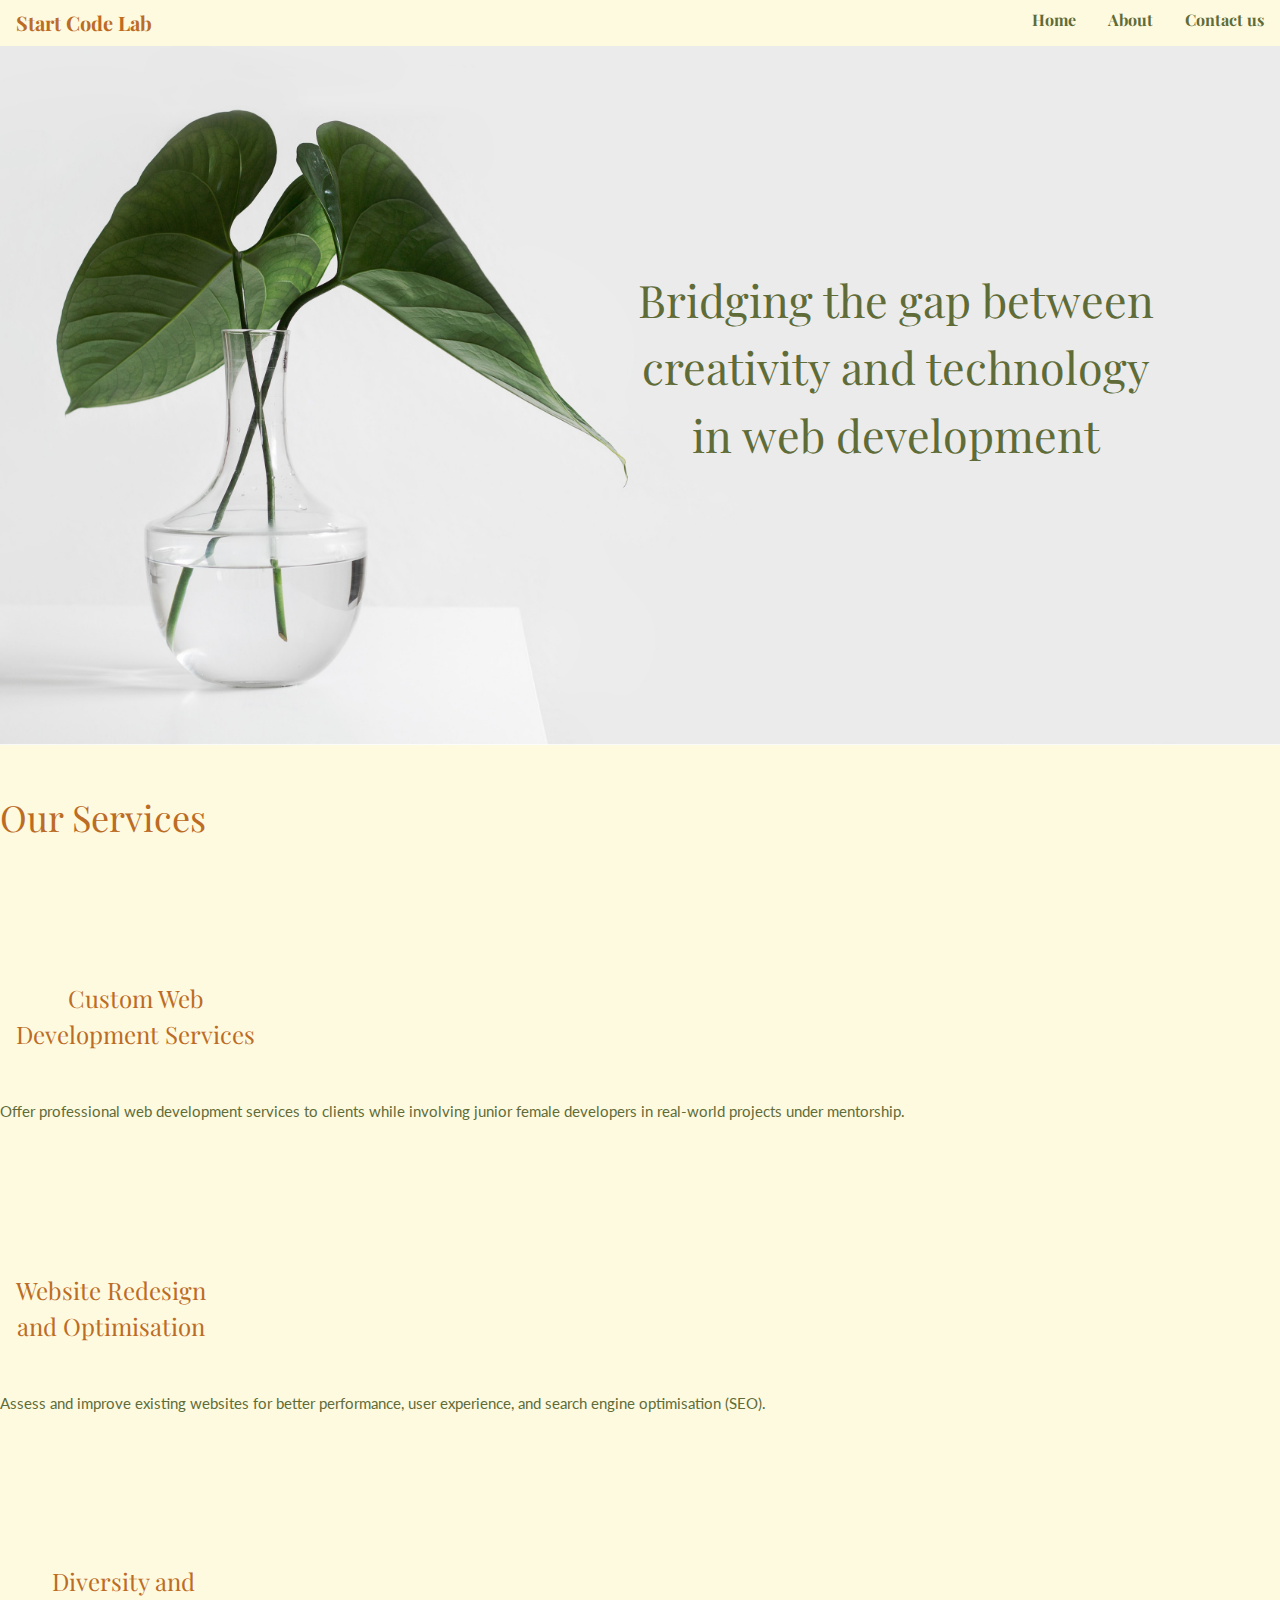
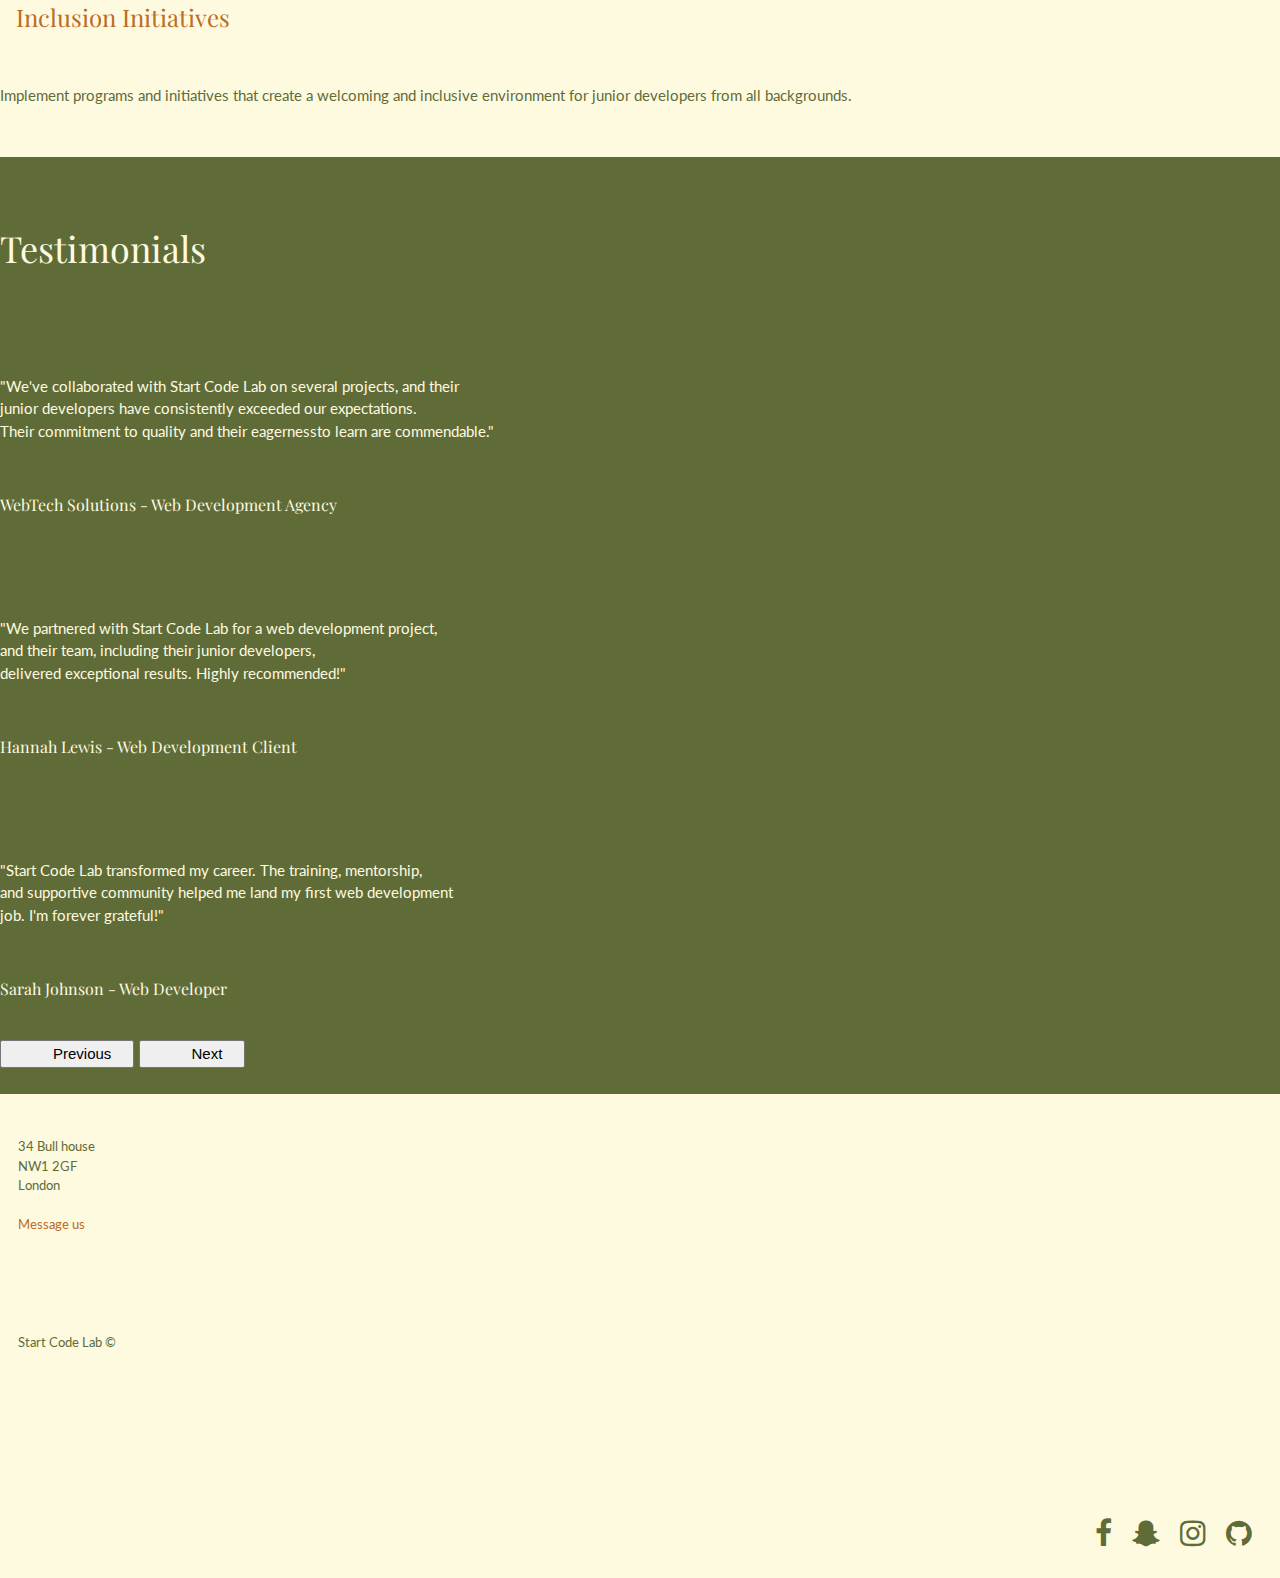
==== commit 8dbbe369: "updated nav bar/ footer/ cover img" ====
--- a/index.html
+++ b/index.html
@@ -9,7 +9,8 @@
              <!-- Bootstrap-->
     <link href="https://cdn.jsdelivr.net/npm/bootstrap@5.3.2/dist/css/bootstrap.min.css" rel="stylesheet" integrity="sha384-T3c6CoIi6uLrA9TneNEoa7RxnatzjcDSCmG1MXxSR1GAsXEV/Dwwykc2MPK8M2HN" crossorigin="anonymous">
     <script src="https://cdn.jsdelivr.net/npm/bootstrap@5.3.2/dist/js/bootstrap.bundle.min.js" integrity="sha384-C6RzsynM9kWDrMNeT87bh95OGNyZPhcTNXj1NW7RuBCsyN/o0jlpcV8Qyq46cDfL" crossorigin="anonymous"></script>
-            
+    <link rel="stylesheet" href="https://www.w3schools.com/w3css/4/w3.css">      
+
             <!-- CSS stylesheet-->
     <link rel="stylesheet" href="style.css">
 
@@ -27,43 +28,26 @@
     <title> Start Code Lab </title>
     </head>
 
-    <body class="bg-body"> 
+    <body> 
 
-        <header class="d-flex flex-column-reverse" >
-            <!-- Banner image working with text -->
-            <div class="box">
-                <img  src="../Group-Project/images/Cover-Home.jpg" class="img img-fluid" alt="green leave in vase">
-                <div class="">
-                <p class="img-title  text-end" > Bridging the gap between creativity and technology in web development.</p>
-                </div>
-             </div>
+        <header class= "w3-bar" >               
+            <a  class="logo w3-bar-item w3-button w3-hover-none w3-hover-text-theme" href="index.html" >  Start Code Lab </a> 
+                <nav class="w3-right "> 
+                    <a class="nav w3-bar-item  w3-button w3-hover-none  w3-border-bottom w3-round-small w3-hover-border-theme w3-hover-text-theme" area-current="page" href="index.html"> Home </a>
+                    <a class="nav w3-bar-item  w3-button  w3-hover-none  w3-border-bottom w3-round-small w3-hover-border-theme w3-hover-text-theme" href="about.html"> About </a> 
+                    <a class="nav w3-bar-item  w3-button  w3-hover-none  w3-border-bottom w3-round-small w3-hover-border-theme w3-hover-text-theme" href="contact.html"> Contact us </a>                              
+                </nav>
 
-            <nav class="navbar navbar-expand-lg" >    
-            <div class="container-fluid">
-                    <a  class="navbar-brand" href="index.html" >  Start Code Lab </a>
-                    <button class="navbar-toggler" type="button" data-bs-toggle="collapse" data-bs-target="#collapsibleNavbar">
-                        <span class="navbar-toggler-icon"></span>
-                    </button>    
-                 
-                <div class="collapse navbar-collapse justify-content-end" id="collapsibleNavbar">
-                    <ul class="nav">
-                        <li class="nav-item"> 
-                            <a class="nav-link active" area-current="page" href="index.html"> Home </a>
-                        </li>
-                         <li class="nav-item"> 
-                            <a class="nav-link" href="about.html"> About </a> 
-                         </li> 
-                        <li class="nav-item"> 
-                            <a class="nav-link" href="contact.html"> Contact us </a> 
-                        </li> 
-                    </ul>
-                </div>
-           </div>
-            </nav>
+                <div class="image-container">
+                    <img class="cover-img" src="images/Cover-Home.jpg" alt="vase with green leafs">
+                        <div class="overlay-text"> 
+                            <p class="img-title  text-end"> Bridging the gap between <br> creativity and technology <br> in web development</p>
+                        </div>
+                 </div>
         </header>
 
-        <main>
 
+    <main>
         <section class="services">
             <div class="container text-center">
                 <h1>Our Services</h1> 
@@ -71,7 +55,11 @@
                         <div class="col-sm">
                             <div>
                                 <img class="services1 service-img" src="../Group-Project/images/services-Web-Dev.png" width="250" alt="">
-                                    <h3>Custom Web Development Services</h3>
+                                    <h3> 
+                                        <a href="#" class=" service w3-button w3-hover-none  w3-border-bottom w3-round-small w3-hover-border-theme w3-hover-text-theme"> 
+                                            Custom Web <br> Development Services 
+                                        </a> 
+                                    </h3>
                                     <p> Offer professional web development services to clients while involving junior female developers in real-world projects under mentorship. </p>
                             </div>
                         </div>
@@ -79,7 +67,11 @@
                          <div class="col-sm">
                              <div>
                                 <img class="services2 service-img" src="../Group-Project/images/services-Web-design.png" width="250" alt="">
-                                <h3>Website Redesign and Optimisation</h3>
+                                    <h3> 
+                                        <a href="#" class=" service w3-button w3-hover-none  w3-border-bottom w3-round-small w3-hover-border-theme w3-hover-text-theme">
+                                            Website Redesign <br> and Optimisation
+                                        </a> 
+                                    </h3>
                                 <p> Assess and improve existing websites for better performance, user experience, and search engine optimisation (SEO).</p>
                             </div>
                         </div>
@@ -87,7 +79,11 @@
                         <div class="col-sm">
                             <div>
                                 <img class="services3 service-img" src="../Group-Project/images/services-Portfolio.png" width="250" alt="">
-                                <h3>Diversity and Inclusion Initiatives</h3>
+                                    <h3> 
+                                        <a href="#" class=" service w3-button w3-hover-none  w3-border-bottom w3-round-small w3-hover-border-theme w3-hover-text-theme"> 
+                                            Diversity and  <br> Inclusion Initiatives 
+                                        </a> 
+                                    </h3>
                                 <p> Implement programs and initiatives that create a welcoming and inclusive environment for junior developers from all backgrounds.</p>
                             </div>
                         </div>
@@ -128,6 +124,7 @@
                             <h6>Sarah Johnson - Web Developer</h6>
                         </div>
                     </div>
+
                     <button class="carousel-control-prev" type="button" data-bs-target="#carouselExample"
                         data-bs-slide="prev">
                         <span class="carousel-control-prev-icon" aria-hidden="true"></span>
@@ -135,29 +132,38 @@
                     </button>
                     <button class="carousel-control-next" type="button" data-bs-target="#carouselExample"
                         data-bs-slide="next">
-                        <span class="carousel-control-next-icon" aria-hidden="true"></span>
-                        <span class="visually-hidden">Next</span>
+                        <span class=" carousel-control-next-icon" aria-hidden="true"></span>
+                        <span class=" visually-hidden">Next</span>
                     </button>
                 </div>
             </div>
         </section>  
 
-        </main>
+    </main>
 
         <footer class="footer d-inline-flex justify-content-between">
             <div class="address">
                 <p> 34 Bull house <br> NW1 2GF <br> London <br> 
-                    <a href="contact.html" class="link"> Message us  </a> 
-                </p>           
+                    <span> <br> </span>
+                    <a class="link" href="contact.html" > Message us  </a>    
+                </p>          
             </div>
 
             <div class="social-icons">
-                    <ul class="footer-social">
-                <li class="flex-center"> <a href="#" class="fa fa-facebook fa-2x"></a></li> 
-                <li class="flex-center"> <a href="#" class="fa fa-snapchat-ghost fa-2x"></a></li> 
-                <li class="flex-center"> <a href="#" class="fa fa-instagram fa-2x" ></a></li>
-                <li class="flex-center"> <a href="#" class="fa fa-github fa-2x"></a> </li>
-                    </ul>
+                <ul class="footer-social">
+                    <li class="flex-center"> 
+                        <a href="#" class="fa fa-facebook fa-2x"></a>
+                    </li> 
+                    <li class="flex-center">
+                         <a href="#" class="fa fa-snapchat-ghost fa-2x"></a>
+                    </li> 
+                    <li class="flex-center"> 
+                        <a href="#" class="fa fa-instagram fa-2x" ></a>
+                    </li>
+                    <li class="flex-center"> 
+                        <a href="#" class="fa fa-github fa-2x"></a>
+                     </li>
+                </ul>
             </div>
                 <p class="copyright"> Start Code Lab &copy </p>
         </footer>
--- a/style.css
+++ b/style.css
@@ -1,11 +1,7 @@
-body {}
-
-/* background colour working only with  !important */
-.bg-body {
-        background-color: #FEFAE0 !important;
-
-
-}
+body {
+        background-color: #FEFAE0 !important;     
+}
+
 
 h1,
 h2,
@@ -28,33 +24,67 @@
 
 }
 
+/*  NAV BAR */
+
+/* text style for the nav bar(hover) */
+.w3-hover-theme:hover {
+        color:#bc6c25!important; 
+        background-color:#bc6c25 !important;
+}
+
+.w3-hover-text-theme:hover {
+        color:#bc6c25 !important;
+}
+
+.w3-hover-border-theme:hover {
+        border-color:#bc6c25 !important;
+}
+
+.w3-border-bottom {
+        border-bottom: 2px solid  #FEFAE0 !important;
+}
+
+
+.w3-bar-item{
+        font-family: 'Playfair Display', serif !important;
+        color: #606C38!important;
+        font-size: 16px;
+        font-weight: bold;
+}
+
+
+.logo{
+        color:#bc6c25!important;
+        font-size: 20px;
+
+}
+
+
+     /* cover  image section */
+      .image-container {
+        position: relative;
+        display: inline-block;
+        }
+
+         .image-container img {
+        display: block;
+        width: 100%;
+        height: auto;
+        }
+
+
 /* HEADER  */
-/* Navigation hover isn't done yet  */
-
-.box {
-        position: relative;
-}
-
-/*  margin-top set to -%; so Nav bar would sit on the image properly */
-a.navbar-brand {
-        color: #BC6C25;
-        font-family: 'Playfair Display', serif;
-}
-
-
-.img-fluid {
-        margin-top: -15%
-}
 
 .img-title {
         position: absolute;
         font-family: 'Playfair Display', serif !important;
+        font-size: 3.5vw;
         color: #606C38 !important;
-        font-size: 35px !important;
+        /* font-size: 35px !important; */
         text-align: center;
         left: 45%;
         right: 5%;
-        top: 28%;
+        top: 26%;
         /* letter-spacing: 3px; */
 }
 
@@ -72,47 +102,190 @@
 
 
 
-
-
-/* Hero img text Responsive for the mobile  */
-@media screen and (max-width: 480px) {
+/* Cover img text Responsive  */
+
+
+@media screen (max-device-width: 600px) {
         .img-title {
-                font-size: 15px !important;
+                font-size: 18px !important;
+                left: 45%;
+                right: 5%;
+                top: 9%;
         }
         .img-title2 {
                 font-size: 15px !important;
-        }
-}
-
-@media screen and (max-width: 280px) {
+
+        }
+}
+
+@media screen and (min-device-width: 460px) and (max-device-width: 500px) {
+        .img-title {
+                font-size: 16px !important;
+                left: 45%;
+                right: 5%;
+                top: 13%;
+        }
+        .img-title2 {
+                font-size: 15px !important;
+
+        }
+}
+
+
+
+@media screen and (min-device-width: 370px) and (max-device-width: 460px) {
         .img-title {
                 font-size: 15px !important;
                 left: 45%;
                 right: 5%;
                 top: 10%;
         }
+
         .img-title2 {
                 font-size: 15px !important;
 
         }
 }
 
-.nav-link {
-        color: #606C38 !important;
-}
-
-/* right align nav bar items */
-.navbar-collapse {
+
+@media screen and (min-device-width: 300px) and (max-device-width: 370px) {
+        .img-title {
+                font-size: 12px !important;
+                left: 48%;
+                right: 5%;
+                top: 10%;
+        }
+
+        .img-title2 {
+                font-size: 15px !important;
+        }
+}
+
+
+/* The smallest size  */
+@media screen and (min-device-width: 250px) and (max-device-width: 300px) {
+        .img-title {
+                font-size: 10px !important;
+                left: 47%;
+                right: 5%;
+                top: 25%;
+        }
+
+        .img-title2 {
+                font-size: 15px !important;
+        }
+}
+
+
+
+/* Responsive text size of the NAV BAR  */
+
+@media screen and (min-device-width: 450px) and (max-device-width: 550px) {
+
+        .w3-bar .w3-bar-item {
+                padding: 8px 9px;
+                font-size: 13px;
+        }
+}
+
+@media screen and (min-device-width: 250px) and (max-device-width: 450px) {
+
+        .w3-bar .w3-bar-item {
+                padding: 8px 8px;
+                font-size: 10px;
+        }
+}
+
+
+                /* FOOTER  */
+
+/* Footer not responsive on smaller devices need to be aligned more; */
+.footer {
+        width: 100%;
+        padding: 8px 8px;
+        flex-wrap: wrap;
+        gap: 5px;
+        overflow: hidden;
+}
+
+.footer p {
+        font-size: 13px;
+        margin: 10px 10px;
+}
+
+
+.footer ul {
+        list-style: none;
         display: flex;
-        text-align: right !important;
-}
-
-
-
-
-
-
-/* SERVICES */
+        flex-wrap: wrap;
+        flex-direction: row;
+        gap: 20px;
+        text-align: right;
+        float: right;
+        margin: 20px;
+        padding-top: 20%;
+        align-items: center;
+}
+
+.footer-social li {
+        align-items: center;
+        cursor: pointer;
+}
+
+.footer-social li img {
+        width: 25px;
+        height: 25px;
+        align-items: center;
+        object-fit: contain;
+}
+
+.fa {
+        color: #606C38;
+        text-decoration: none;
+}
+.fa:hover {
+        color: #BC6C25;
+      }
+
+.link{
+        text-decoration: none;
+        color: #BC6C25;
+}
+
+.link:hover{
+        color: #606C38;
+
+}
+
+
+.copyright {
+        padding-top: 7%;        
+
+}
+
+@media screen  and (min-device-width: 461px) and (max-device-width: 530px)   {
+        p.copyright{
+                padding-top: 14%;         
+        }       
+}
+
+@media screen  and (min-device-width: 530px) and (max-device-width: 725px)   {
+        p.copyright{
+                padding-top: 10%;         
+        }       
+}
+
+@media screen  and (min-device-width: 725px) and (max-device-width: 900px)   {
+        p.copyright{
+                padding-top: 9%;         
+        }       
+}
+
+
+
+                /* HOME PAGE */
+
+/* SERVICES section */
 
 .service-img {
         margin-top: 2%;
@@ -121,10 +294,16 @@
 
 div.container {
         margin-top: 3%;
-
-}
-
-/* TESTIMONIALS */
+}
+
+/* hover on the service list */
+.service.w3-hover-text-theme:hover {
+        color: #606C38 !important;
+}
+
+
+
+                /* TESTIMONIALS  section */
 
 .testimonials {
         background-color: #606C38;
@@ -151,11 +330,20 @@
         color: #FEFAE0;
 }
 
-/* CONTACT US */
-body {
-        background: #FEFAE0;
-        margin: 0
-}
+/* Testimonials arrows not overlapping and responsive  */
+@media screen and (min-device-width: 250px)  and (max-device-width: 670px)  {
+       .carousel-inner{
+        padding-left: 20%;
+        padding-right: 20%;
+        font-size: 13px;
+        }
+}
+
+
+
+
+
+                /* CONTACT US  PAGE */
 
 .form {
         width: 800px;
@@ -196,7 +384,7 @@
         border-bottom: 2px solid #606C38;
 }
 
-p:before {
+p.form-input:before {
         content: attr(type);
         display: block;
         margin: 28px 0 0;
@@ -204,7 +392,7 @@
         color: #606C38
 }
 
-button {
+button.form-btn {
         float: right;
         border-radius: 0px;
         padding: 8px 12px;
@@ -217,7 +405,7 @@
         transition: all .3s
 }
 
-button:hover {
+button.form-btn:hover {
         background: #BC6C25;
         border: 2px solid #BC6C25;
 }
@@ -241,57 +429,6 @@
 }
 
 span {
-        margin: 0 5px 0 15px
-}
-
-/* FOOTER  */
-/* Revisit padding for the link (message us) */
-.address a {
-        text-decoration: none;
-        color: #BC6C25;
-}
-
-/* Footer not responsive on smaller devices need to be aligned more; "message us" to put a bit lower; 
-social icons position a bit higher than address text, to align  with the addresses;
-  */
-.footer {
-        width: 100%;
-        padding: 20px 20px;
-        flex-wrap: wrap;
-        gap: 20px;
-        overflow: hidden;
-}
-
-.footer p {
-        font-size: 13px;
-        margin: 20px 20px;
-}
-
-.footer ul {
-        list-style: none;
-        display: flex;
-        flex-wrap: wrap;
-        flex-direction: row;
-        gap: 20px;
-        text-align: right;
-        float: right;
-        margin: 20px;
-        align-items: center;
-}
-
-.footer-social li {
-        align-items: center;
-        cursor: pointer;
-}
-
-.footer-social li img {
-        width: 25px;
-        height: 25px;
-        align-items: center;
-        object-fit: contain;
-}
-
-.fa {
-        color: #606C38;
-        text-decoration: none;
-}+        margin: 0 15px 0 15px
+}
+
